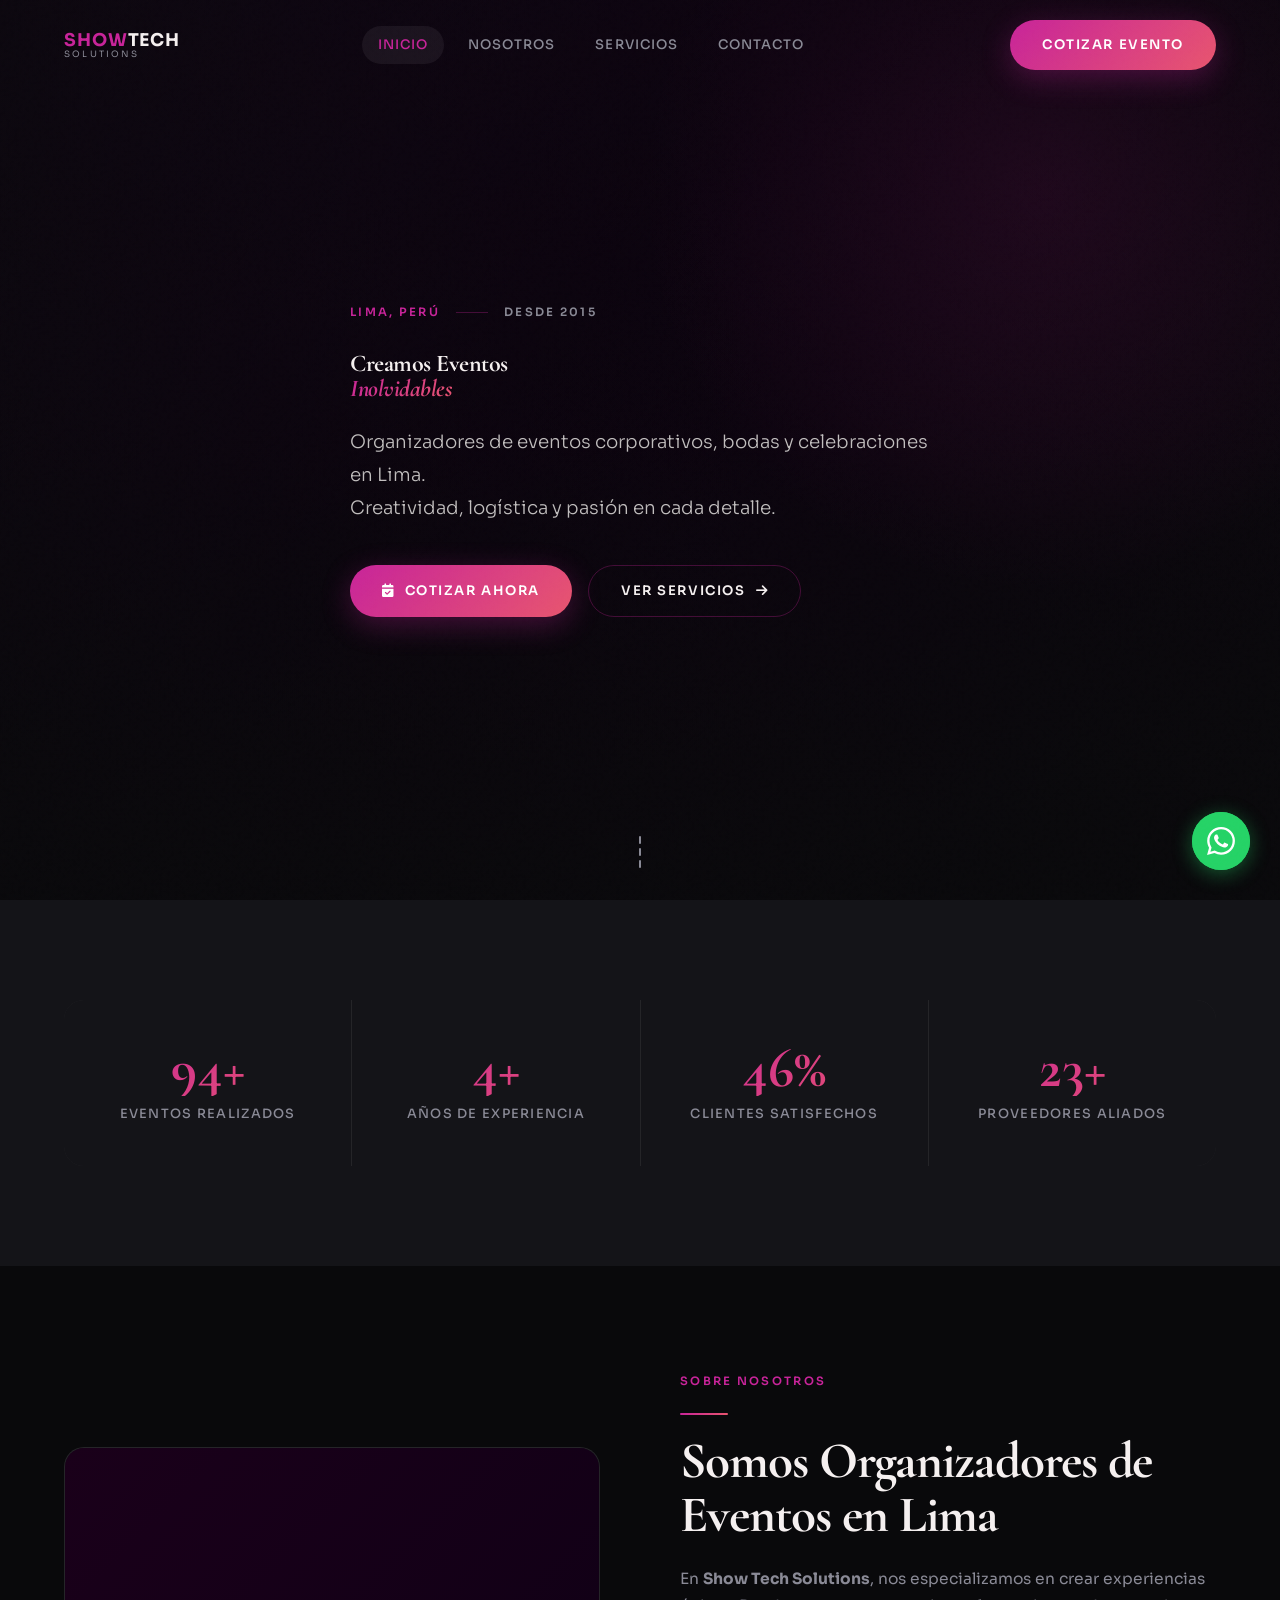
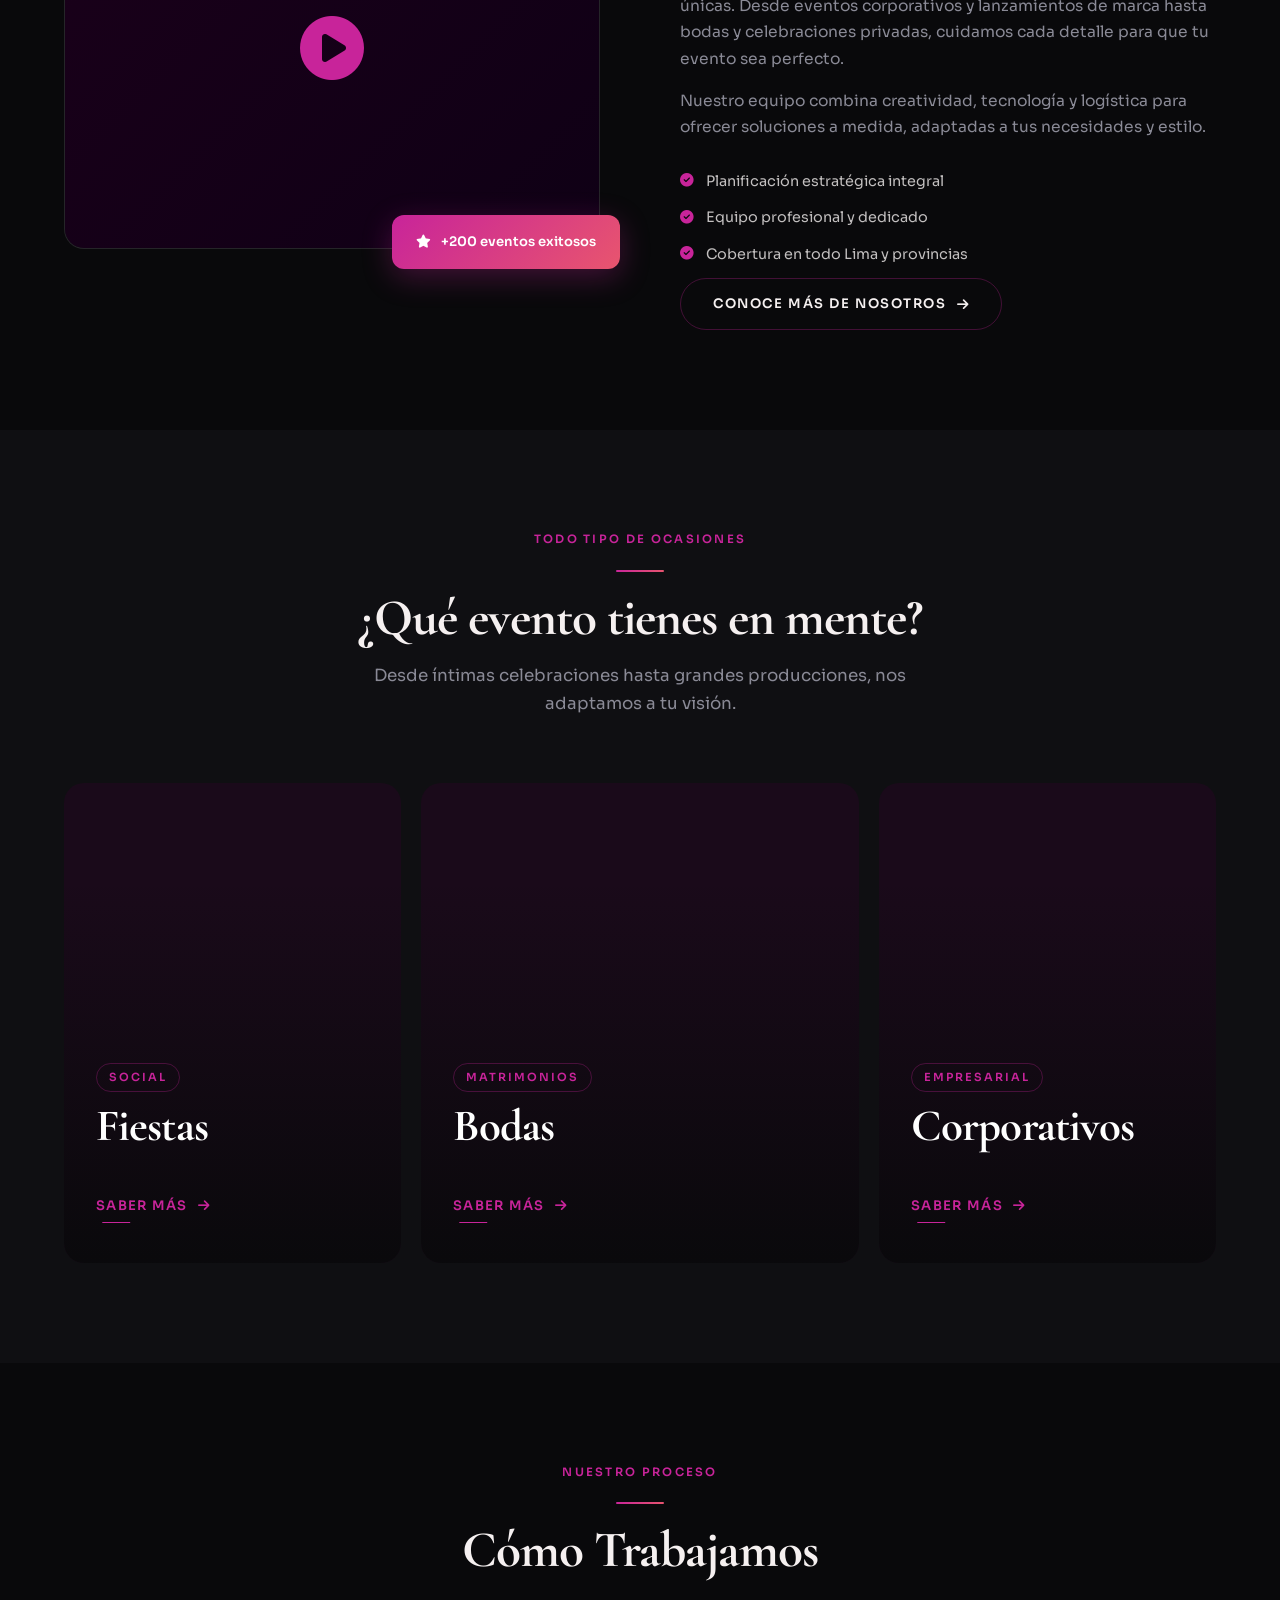
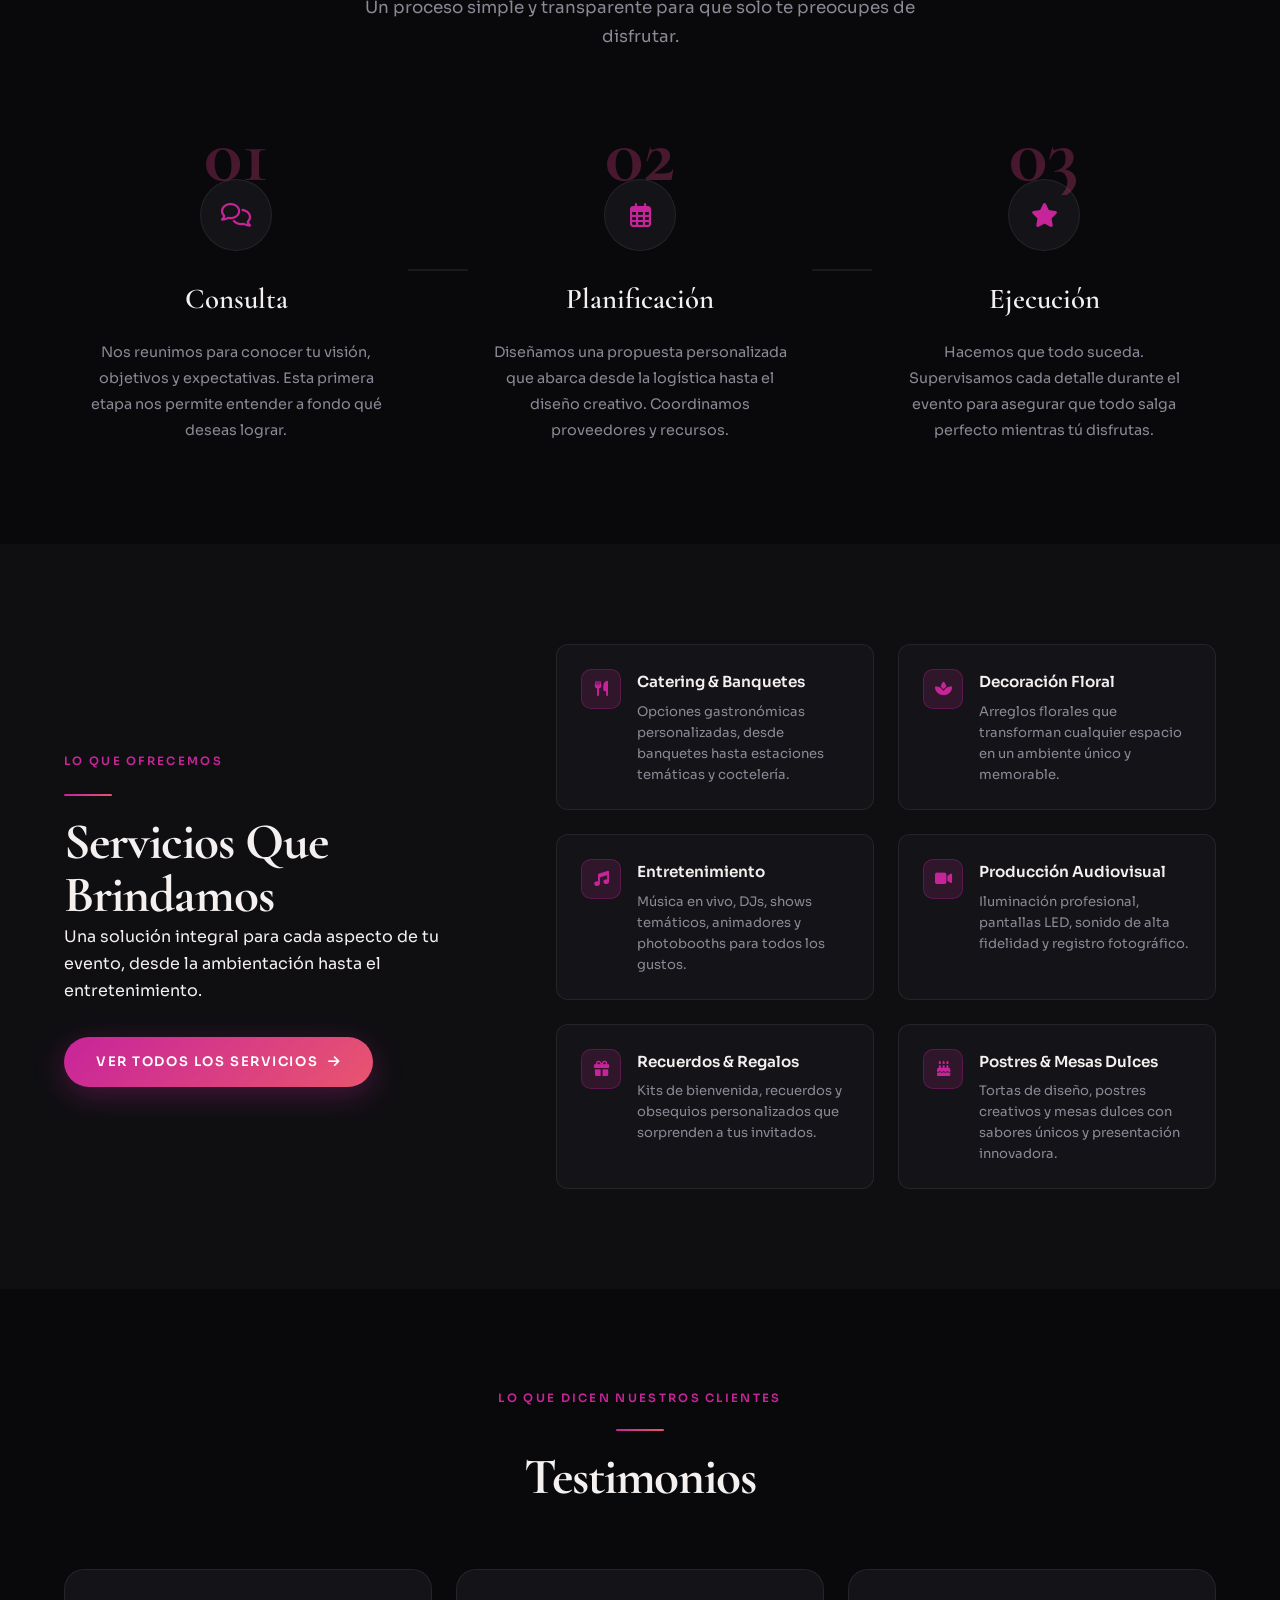
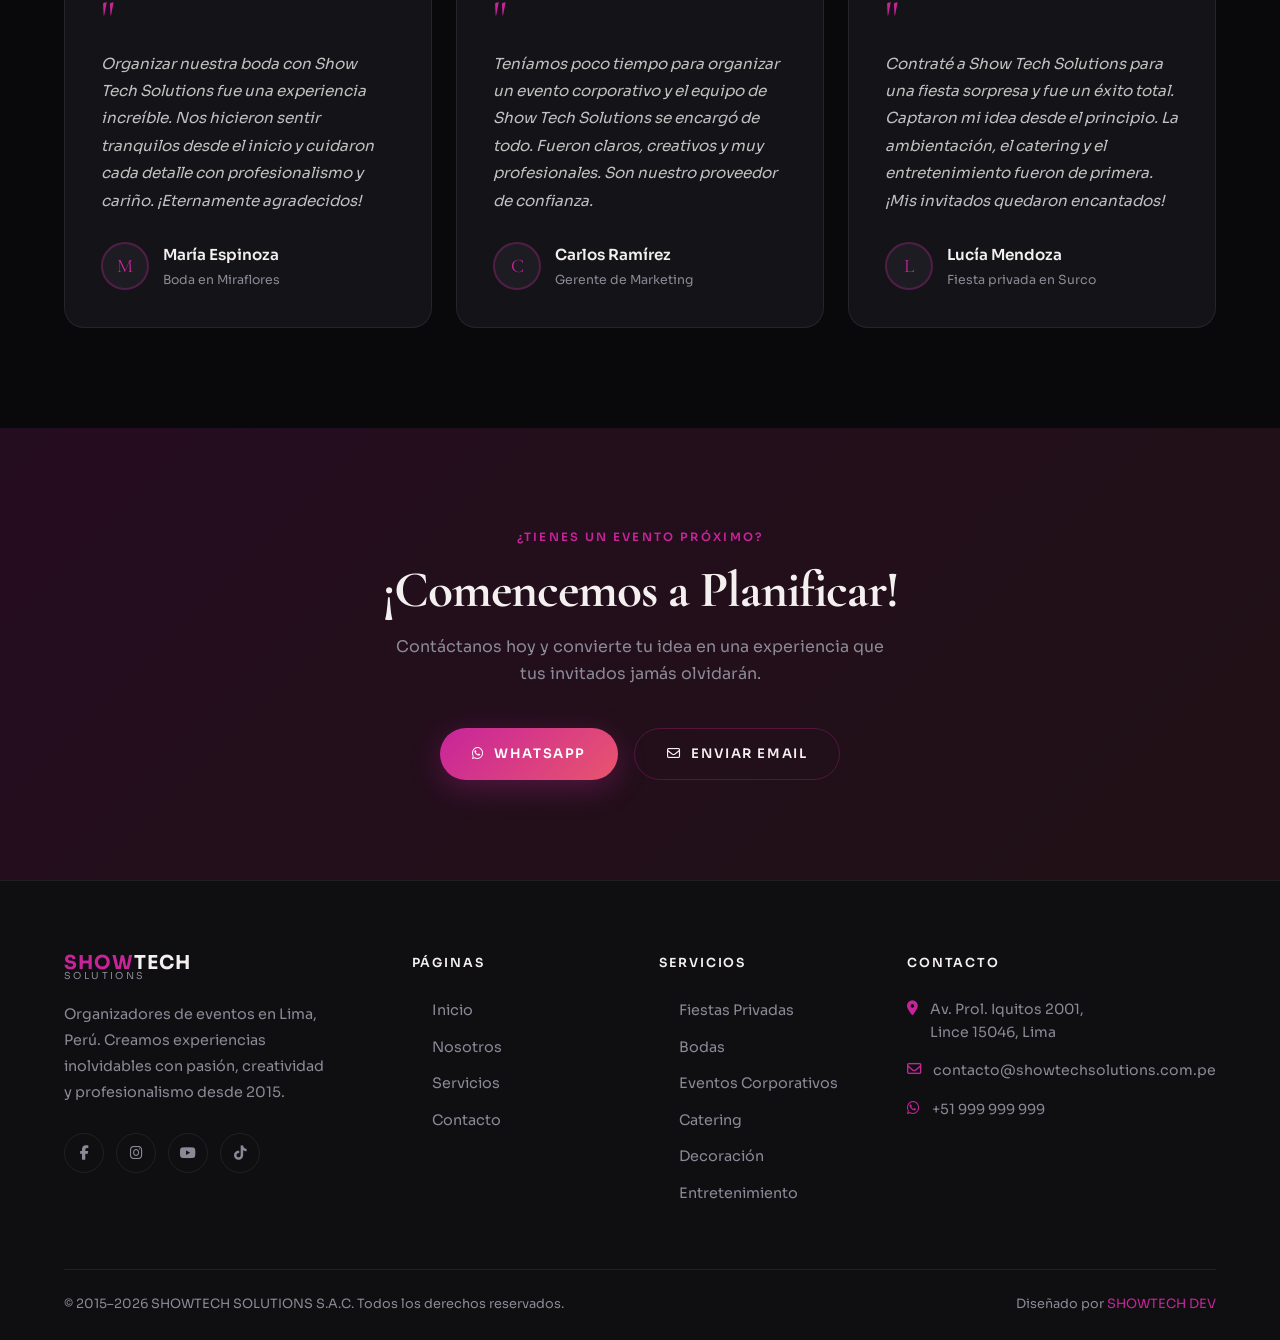
==== index.html @ aac4591a "upd "completando el repositorio con el nuevo backend y frontend a revisar para ShowTech"" ====
<!DOCTYPE html>
<html lang="es">
<head>
  <meta charset="UTF-8" />
  <meta name="viewport" content="width=device-width, initial-scale=1.0" />
  <meta name="description" content="SHOWTECH SOLUTIONS — Organizadores de eventos corporativos, bodas y celebraciones en Lima, Perú. Creamos experiencias inolvidables con pasión y profesionalismo." />
  <meta property="og:title" content="SHOWTECH SOLUTIONS | Organizadores de Eventos en Lima" />
  <meta property="og:description" content="Eventos corporativos, bodas, fiestas y más. Hacemos realidad tu visión con creatividad y logística impecable." />
  <meta property="og:type" content="website" />
  <meta property="og:url" content="https://showtechsolutions.com.pe" />
  <title>SHOWTECH SOLUTIONS | Organizadores de Eventos en Lima</title>

  <!-- Favicon (reemplazar con asset real) -->
  <link rel="icon" href="assets/img/favicon.ico" type="image/x-icon" />

  <!-- Fuentes -->
  <link rel="preconnect" href="https://fonts.googleapis.com" />
  <link rel="preconnect" href="https://fonts.gstatic.com" crossorigin />
  <link href="https://fonts.googleapis.com/css2?family=Cormorant+Garamond:ital,wght@0,300;0,400;0,600;0,700;1,300;1,400&family=Sora:wght@300;400;500;600&display=swap" rel="stylesheet" />

  <!-- Iconos (Font Awesome via CDN) -->
  <link rel="stylesheet" href="https://cdnjs.cloudflare.com/ajax/libs/font-awesome/6.5.0/css/all.min.css" />

  <!-- CSS -->
  <link rel="stylesheet" href="css/style.css" />
  <link rel="stylesheet" href="css/index.css" />
</head>
<body>

  <!-- ===================== NAVBAR ===================== -->
  <header class="navbar" role="banner">
    <div class="navbar__inner">
      <a href="index.html" class="navbar__logo" aria-label="SHOWTECH SOLUTIONS — Inicio">
        <!-- Si tienes logo PNG: <img src="assets/img/logo.png" alt="SHOWTECH" /> -->
        <div class="navbar__logo-text">
          <span><strong>SHOW</strong>TECH</span>
          <span>SOLUTIONS</span>
        </div>
      </a>

      <nav class="navbar__nav" role="navigation" aria-label="Navegación principal">
        <a href="index.html" class="navbar__link active">Inicio</a>
        <a href="nosotros.html" class="navbar__link">Nosotros</a>
        <a href="servicios.html" class="navbar__link">Servicios</a>
        <a href="contacto.html" class="navbar__link">Contacto</a>
      </nav>

      <a href="contacto.html" class="btn btn--primary navbar__cta">Cotizar Evento</a>

      <button class="navbar__hamburger" aria-label="Abrir menú" aria-expanded="false">
        <span></span><span></span><span></span>
      </button>
    </div>
  </header>

  <!-- Mobile menu -->
  <nav class="navbar__mobile" aria-label="Menú móvil">
    <button class="navbar__mobile-close" aria-label="Cerrar menú">✕</button>
    <a href="index.html" class="active">Inicio</a>
    <a href="nosotros.html">Nosotros</a>
    <a href="servicios.html">Servicios</a>
    <a href="contacto.html">Contacto</a>
  </nav>

  <main>

    <!-- ===================== HERO ===================== -->
    <section class="hero" aria-label="Presentación principal">
      <div class="hero__bg">
        <!-- REEMPLAZAR: agregar imagen/video de evento real de alta calidad -->
        <!-- Ejemplo con video: <video autoplay muted loop playsinline src="assets/video/hero.mp4"></video> -->
      </div>
      <div class="hero__overlay"></div>

      <div class="hero__content container">
        <div class="hero__eyebrow reveal">
          <span class="tag-label">Lima, Perú</span>
          <span class="hero__sep"></span>
          <span class="tag-label" style="color: var(--text-muted);">Desde 2015</span>
        </div>

        <h1 class="hero__title display reveal reveal--d1">
          Creamos Eventos<br />
          <em>Inolvidables</em>
        </h1>

        <p class="hero__subtitle reveal reveal--d2">
          Organizadores de eventos corporativos, bodas y celebraciones en Lima.<br />
          Creatividad, logística y pasión en cada detalle.
        </p>

        <div class="hero__actions reveal reveal--d3">
          <a href="contacto.html" class="btn btn--primary">
            <i class="fa-solid fa-calendar-check"></i>
            Cotizar Ahora
          </a>
          <a href="servicios.html" class="btn btn--outline">
            Ver Servicios
            <i class="fa-solid fa-arrow-right"></i>
          </a>
        </div>
      </div>

      <div class="hero__scroll-hint" aria-hidden="true">
        <span></span>
        <span></span>
        <span></span>
      </div>
    </section>

    <!-- ===================== STATS ===================== -->
    <section class="section section--card" aria-label="Estadísticas">
      <div class="container">
        <div class="stats">
          <div class="stat reveal">
            <div class="stat__number" data-counter="200" data-suffix="+">0</div>
            <div class="stat__label">Eventos Realizados</div>
          </div>
          <div class="stat reveal reveal--d1">
            <div class="stat__number" data-counter="10" data-suffix="+">0</div>
            <div class="stat__label">Años de Experiencia</div>
          </div>
          <div class="stat reveal reveal--d2">
            <div class="stat__number" data-counter="98" data-suffix="%">0</div>
            <div class="stat__label">Clientes Satisfechos</div>
          </div>
          <div class="stat reveal reveal--d3">
            <div class="stat__number" data-counter="50" data-suffix="+">0</div>
            <div class="stat__label">Proveedores Aliados</div>
          </div>
        </div>
      </div>
    </section>

    <!-- ===================== SOBRE NOSOTROS (preview) ===================== -->
    <section class="section about-preview">
      <div class="container">
        <div class="about-preview__grid">
          <div class="about-preview__visual reveal--left">
            <div class="about-preview__media">
              <!-- REEMPLAZAR: video o imagen real de evento -->
              <div class="about-preview__placeholder" aria-hidden="true">
                <i class="fa-solid fa-play-circle"></i>
              </div>
            </div>
            <div class="about-preview__badge">
              <i class="fa-solid fa-star"></i>
              <span>+200 eventos exitosos</span>
            </div>
          </div>

          <div class="about-preview__text reveal--right">
            <span class="tag-label">Sobre Nosotros</span>
            <div class="divider"></div>
            <h2 class="display display--md">
              Somos Organizadores de<br /> Eventos en Lima
            </h2>
            <p>
              En <strong>Show Tech Solutions</strong>, nos especializamos en crear experiencias
              únicas. Desde eventos corporativos y lanzamientos de marca hasta bodas
              y celebraciones privadas, cuidamos cada detalle para que tu evento sea perfecto.
            </p>
            <p>
              Nuestro equipo combina creatividad, tecnología y logística para ofrecer
              soluciones a medida, adaptadas a tus necesidades y estilo.
            </p>
            <div class="about-preview__features">
              <div class="about-feature">
                <i class="fa-solid fa-check-circle"></i>
                <span>Planificación estratégica integral</span>
              </div>
              <div class="about-feature">
                <i class="fa-solid fa-check-circle"></i>
                <span>Equipo profesional y dedicado</span>
              </div>
              <div class="about-feature">
                <i class="fa-solid fa-check-circle"></i>
                <span>Cobertura en todo Lima y provincias</span>
              </div>
            </div>
            <a href="nosotros.html" class="btn btn--outline" style="margin-top: 12px;">
              Conoce más de nosotros
              <i class="fa-solid fa-arrow-right"></i>
            </a>
          </div>
        </div>
      </div>
    </section>

    <!-- ===================== TIPOS DE EVENTOS ===================== -->
    <section class="section section--dark events-types" id="eventos">
      <div class="container">
        <div class="section-header section-header--center reveal">
          <span class="tag-label">Todo tipo de ocasiones</span>
          <div class="divider divider--center"></div>
          <h2 class="display display--md">¿Qué evento tienes en mente?</h2>
          <p>Desde íntimas celebraciones hasta grandes producciones, nos adaptamos a tu visión.</p>
        </div>

        <div class="events-grid">
          <!-- Fiestas -->
          <article class="event-card reveal reveal--d1">
            <div class="event-card__bg" style="background-image: url('https://images.unsplash.com/photo-1527529482837-4698179dc6ce?w=700&q=80')">
              <!-- REEMPLAZAR: imagen de fiesta/evento real -->
            </div>
            <div class="event-card__overlay"></div>
            <div class="event-card__content">
              <span class="event-card__tag">Social</span>
              <h3 class="event-card__title display">Fiestas</h3>
              <p class="event-card__desc">
                Cumpleaños, aniversarios, celebraciones temáticas. Creamos ambientes únicos
                con sonido, luces, decoración y entretenimiento.
              </p>
              <a href="servicios.html#fiestas" class="btn btn--ghost">
                Saber más <i class="fa-solid fa-arrow-right"></i>
              </a>
            </div>
          </article>

          <!-- Bodas -->
          <article class="event-card event-card--large reveal reveal--d2">
            <div class="event-card__bg" style="background-image: url('https://images.unsplash.com/photo-1519741497674-611481863552?w=700&q=80')">
              <!-- REEMPLAZAR: imagen de boda real -->
            </div>
            <div class="event-card__overlay"></div>
            <div class="event-card__content">
              <span class="event-card__tag">Matrimonios</span>
              <h3 class="event-card__title display">Bodas</h3>
              <p class="event-card__desc">
                Cada boda es única. Diseñamos y coordinamos cada etapa: ceremonia,
                recepción, banquete y fiesta para que sea perfecto.
              </p>
              <a href="servicios.html#bodas" class="btn btn--ghost">
                Saber más <i class="fa-solid fa-arrow-right"></i>
              </a>
            </div>
          </article>

          <!-- Corporativos -->
          <article class="event-card reveal reveal--d3">
            <div class="event-card__bg" style="background-image: url('https://images.unsplash.com/photo-1540575467063-178a50c2df87?w=700&q=80')">
              <!-- REEMPLAZAR: imagen de evento corporativo real -->
            </div>
            <div class="event-card__overlay"></div>
            <div class="event-card__content">
              <span class="event-card__tag">Empresarial</span>
              <h3 class="event-card__title display">Corporativos</h3>
              <p class="event-card__desc">
                Lanzamientos, conferencias, activaciones y ferias. Gestionamos
                tecnología, producción y logística con precisión.
              </p>
              <a href="servicios.html#corporativos" class="btn btn--ghost">
                Saber más <i class="fa-solid fa-arrow-right"></i>
              </a>
            </div>
          </article>
        </div>
      </div>
    </section>

    <!-- ===================== CÓMO TRABAJAMOS ===================== -->
    <section class="section process">
      <div class="container">
        <div class="section-header section-header--center reveal">
          <span class="tag-label">Nuestro proceso</span>
          <div class="divider divider--center"></div>
          <h2 class="display display--md">Cómo Trabajamos</h2>
          <p>Un proceso simple y transparente para que solo te preocupes de disfrutar.</p>
        </div>

        <div class="process-steps">
          <div class="process-step reveal reveal--d1">
            <div class="process-step__number">01</div>
            <div class="process-step__icon"><i class="fa-regular fa-comments"></i></div>
            <h3>Consulta</h3>
            <p>Nos reunimos para conocer tu visión, objetivos y expectativas. Esta primera etapa nos permite entender a fondo qué deseas lograr.</p>
          </div>
          <div class="process-step__connector" aria-hidden="true"></div>

          <div class="process-step reveal reveal--d2">
            <div class="process-step__number">02</div>
            <div class="process-step__icon"><i class="fa-regular fa-calendar-days"></i></div>
            <h3>Planificación</h3>
            <p>Diseñamos una propuesta personalizada que abarca desde la logística hasta el diseño creativo. Coordinamos proveedores y recursos.</p>
          </div>
          <div class="process-step__connector" aria-hidden="true"></div>

          <div class="process-step reveal reveal--d3">
            <div class="process-step__number">03</div>
            <div class="process-step__icon"><i class="fa-solid fa-star"></i></div>
            <h3>Ejecución</h3>
            <p>Hacemos que todo suceda. Supervisamos cada detalle durante el evento para asegurar que todo salga perfecto mientras tú disfrutas.</p>
          </div>
        </div>
      </div>
    </section>

    <!-- ===================== SERVICIOS (Preview) ===================== -->
    <section class="section section--dark services-preview">
      <div class="container">
        <div class="services-preview__grid">
          <div class="reveal--left">
            <span class="tag-label">Lo que ofrecemos</span>
            <div class="divider"></div>
            <h2 class="display display--md">Servicios Que Brindamos</h2>
            <p>Una solución integral para cada aspecto de tu evento, desde la ambientación hasta el entretenimiento.</p>
            <a href="servicios.html" class="btn btn--primary" style="margin-top: 32px;">
              Ver todos los servicios
              <i class="fa-solid fa-arrow-right"></i>
            </a>
          </div>

          <div class="services-list">
            <div class="service-item reveal reveal--d1">
              <div class="service-item__icon"><i class="fa-solid fa-utensils"></i></div>
              <div>
                <h4>Catering & Banquetes</h4>
                <p>Opciones gastronómicas personalizadas, desde banquetes hasta estaciones temáticas y coctelería.</p>
              </div>
            </div>
            <div class="service-item reveal reveal--d2">
              <div class="service-item__icon"><i class="fa-solid fa-spa"></i></div>
              <div>
                <h4>Decoración Floral</h4>
                <p>Arreglos florales que transforman cualquier espacio en un ambiente único y memorable.</p>
              </div>
            </div>
            <div class="service-item reveal reveal--d3">
              <div class="service-item__icon"><i class="fa-solid fa-music"></i></div>
              <div>
                <h4>Entretenimiento</h4>
                <p>Música en vivo, DJs, shows temáticos, animadores y photobooths para todos los gustos.</p>
              </div>
            </div>
            <div class="service-item reveal reveal--d4">
              <div class="service-item__icon"><i class="fa-solid fa-video"></i></div>
              <div>
                <h4>Producción Audiovisual</h4>
                <p>Iluminación profesional, pantallas LED, sonido de alta fidelidad y registro fotográfico.</p>
              </div>
            </div>
            <div class="service-item reveal reveal--d5">
              <div class="service-item__icon"><i class="fa-solid fa-gift"></i></div>
              <div>
                <h4>Recuerdos & Regalos</h4>
                <p>Kits de bienvenida, recuerdos y obsequios personalizados que sorprenden a tus invitados.</p>
              </div>
            </div>
            <div class="service-item reveal reveal--d1">
              <div class="service-item__icon"><i class="fa-solid fa-cake-candles"></i></div>
              <div>
                <h4>Postres & Mesas Dulces</h4>
                <p>Tortas de diseño, postres creativos y mesas dulces con sabores únicos y presentación innovadora.</p>
              </div>
            </div>
          </div>
        </div>
      </div>
    </section>

    <!-- ===================== TESTIMONIOS ===================== -->
    <section class="section testimonials-section">
      <div class="container">
        <div class="section-header section-header--center reveal">
          <span class="tag-label">Lo que dicen nuestros clientes</span>
          <div class="divider divider--center"></div>
          <h2 class="display display--md">Testimonios</h2>
        </div>

        <div class="testimonials-grid">
          <article class="testimonial reveal reveal--d1">
            <div class="testimonial__quote">"</div>
            <p class="testimonial__text">
              Organizar nuestra boda con Show Tech Solutions fue una experiencia increíble.
              Nos hicieron sentir tranquilos desde el inicio y cuidaron cada detalle con
              profesionalismo y cariño. ¡Eternamente agradecidos!
            </p>
            <div class="testimonial__author">
              <div class="testimonial__avatar">M</div>
              <div>
                <div class="testimonial__name">María Espinoza</div>
                <div class="testimonial__role">Boda en Miraflores</div>
              </div>
            </div>
          </article>

          <article class="testimonial reveal reveal--d2">
            <div class="testimonial__quote">"</div>
            <p class="testimonial__text">
              Teníamos poco tiempo para organizar un evento corporativo y el equipo de
              Show Tech Solutions se encargó de todo. Fueron claros, creativos y muy
              profesionales. Son nuestro proveedor de confianza.
            </p>
            <div class="testimonial__author">
              <div class="testimonial__avatar">C</div>
              <div>
                <div class="testimonial__name">Carlos Ramírez</div>
                <div class="testimonial__role">Gerente de Marketing</div>
              </div>
            </div>
          </article>

          <article class="testimonial reveal reveal--d3">
            <div class="testimonial__quote">"</div>
            <p class="testimonial__text">
              Contraté a Show Tech Solutions para una fiesta sorpresa y fue un éxito total.
              Captaron mi idea desde el principio. La ambientación, el catering y el
              entretenimiento fueron de primera. ¡Mis invitados quedaron encantados!
            </p>
            <div class="testimonial__author">
              <div class="testimonial__avatar">L</div>
              <div>
                <div class="testimonial__name">Lucía Mendoza</div>
                <div class="testimonial__role">Fiesta privada en Surco</div>
              </div>
            </div>
          </article>
        </div>
      </div>
    </section>

    <!-- ===================== CTA BANNER ===================== -->
    <section class="cta-banner">
      <div class="cta-banner__bg" style="background-image: url('https://images.unsplash.com/photo-1492684223066-81342ee5ff30?w=1400&q=80')">
        <!-- REEMPLAZAR: imagen de fondo real -->
      </div>
      <div class="cta-banner__overlay"></div>
      <div class="cta-banner__content container">
        <span class="tag-label cta-banner__tag reveal">¿Tienes un evento próximo?</span>
        <h2 class="display display--md reveal reveal--d1">¡Comencemos a Planificar!</h2>
        <p class="reveal reveal--d2">
          Contáctanos hoy y convierte tu idea en una experiencia que tus invitados jamás olvidarán.
        </p>
        <div class="btn-group reveal reveal--d3">
          <a href="contacto.html" class="btn btn--primary">
            <i class="fa-brands fa-whatsapp"></i> WhatsApp
          </a>
          <a href="mailto:contacto@showtechsolutions.com.pe" class="btn btn--outline">
            <i class="fa-regular fa-envelope"></i> Enviar Email
          </a>
        </div>
      </div>
    </section>

  </main>

  <!-- ===================== FOOTER ===================== -->
  <footer class="footer" role="contentinfo">
    <div class="container">
      <div class="footer__grid">
        <div class="footer__brand">
          <div class="navbar__logo-text" style="margin-bottom: 0;">
            <span style="font-size: 1.2rem;"><strong style="color: var(--brand);">SHOW</strong>TECH</span>
            <span style="font-size: 0.6rem; letter-spacing: 0.25em; color: var(--text-muted);">SOLUTIONS</span>
          </div>
          <p>Organizadores de eventos en Lima, Perú. Creamos experiencias inolvidables con pasión, creatividad y profesionalismo desde 2015.</p>
          <div class="footer__socials">
            <a href="#" class="footer__social" aria-label="Facebook" target="_blank" rel="noopener">
              <i class="fa-brands fa-facebook-f"></i>
            </a>
            <a href="#" class="footer__social" aria-label="Instagram" target="_blank" rel="noopener">
              <i class="fa-brands fa-instagram"></i>
            </a>
            <a href="#" class="footer__social" aria-label="YouTube" target="_blank" rel="noopener">
              <i class="fa-brands fa-youtube"></i>
            </a>
            <a href="#" class="footer__social" aria-label="TikTok" target="_blank" rel="noopener">
              <i class="fa-brands fa-tiktok"></i>
            </a>
          </div>
        </div>

        <div class="footer__col">
          <h4>Páginas</h4>
          <ul class="footer__links">
            <li><a href="index.html">Inicio</a></li>
            <li><a href="nosotros.html">Nosotros</a></li>
            <li><a href="servicios.html">Servicios</a></li>
            <li><a href="contacto.html">Contacto</a></li>
          </ul>
        </div>

        <div class="footer__col">
          <h4>Servicios</h4>
          <ul class="footer__links">
            <li><a href="servicios.html#fiestas">Fiestas Privadas</a></li>
            <li><a href="servicios.html#bodas">Bodas</a></li>
            <li><a href="servicios.html#corporativos">Eventos Corporativos</a></li>
            <li><a href="servicios.html">Catering</a></li>
            <li><a href="servicios.html">Decoración</a></li>
            <li><a href="servicios.html">Entretenimiento</a></li>
          </ul>
        </div>

        <div class="footer__col">
          <h4>Contacto</h4>
          <div class="footer__contact-item">
            <i class="fa-solid fa-location-dot"></i>
            <span>Av. Prol. Iquitos 2001,<br />Lince 15046, Lima</span>
          </div>
          <div class="footer__contact-item">
            <i class="fa-regular fa-envelope"></i>
            <span><a href="mailto:contacto@showtechsolutions.com.pe">contacto@showtechsolutions.com.pe</a></span>
          </div>
          <div class="footer__contact-item">
            <i class="fa-brands fa-whatsapp"></i>
            <!-- REEMPLAZAR: número real de WhatsApp -->
            <span><a href="https://wa.me/51999999999" target="_blank" rel="noopener">+51 999 999 999</a></span>
          </div>
        </div>
      </div>

      <div class="footer__bottom">
        <p>© 2015–2026 SHOWTECH SOLUTIONS S.A.C. Todos los derechos reservados.</p>
        <p>Diseñado por <a href="#">SHOWTECH DEV</a></p>
      </div>
    </div>
  </footer>

  <!-- WhatsApp flotante -->
  <a href="https://wa.me/51999999999?text=Hola!%20Me%20interesa%20cotizar%20un%20evento." 
     class="whatsapp-float" 
     target="_blank" 
     rel="noopener" 
     aria-label="Contactar por WhatsApp">
    <div class="whatsapp-float__pulse"></div>
    <svg viewBox="0 0 24 24" xmlns="http://www.w3.org/2000/svg">
      <path d="M17.472 14.382c-.297-.149-1.758-.867-2.03-.967-.273-.099-.471-.148-.67.15-.197.297-.767.966-.94 1.164-.173.199-.347.223-.644.075-.297-.15-1.255-.463-2.39-1.475-.883-.788-1.48-1.761-1.653-2.059-.173-.297-.018-.458.13-.606.134-.133.298-.347.446-.52.149-.174.198-.298.298-.497.099-.198.05-.371-.025-.52-.075-.149-.669-1.612-.916-2.207-.242-.579-.487-.5-.669-.51-.173-.008-.371-.01-.57-.01-.198 0-.52.074-.792.372-.272.297-1.04 1.016-1.04 2.479 0 1.462 1.065 2.875 1.213 3.074.149.198 2.096 3.2 5.077 4.487.709.306 1.262.489 1.694.625.712.227 1.36.195 1.871.118.571-.085 1.758-.719 2.006-1.413.248-.694.248-1.289.173-1.413-.074-.124-.272-.198-.57-.347m-5.421 7.403h-.004a9.87 9.87 0 01-5.031-1.378l-.361-.214-3.741.982.998-3.648-.235-.374a9.86 9.86 0 01-1.51-5.26c.001-5.45 4.436-9.884 9.888-9.884 2.64 0 5.122 1.03 6.988 2.898a9.825 9.825 0 012.893 6.994c-.003 5.45-4.437 9.884-9.885 9.884m8.413-18.297A11.815 11.815 0 0012.05 0C5.495 0 .16 5.335.157 11.892c0 2.096.547 4.142 1.588 5.945L.057 24l6.305-1.654a11.882 11.882 0 005.683 1.448h.005c6.554 0 11.89-5.335 11.893-11.893a11.821 11.821 0 00-3.48-8.413z"/>
    </svg>
  </a>

  <!-- Scripts -->
  <script src="js/main.js" defer></script>
</body>
</html>
---- css/style.css ----
/* =====================================================
   SHOWTECH SOLUTIONS — CSS Global
   Estilo: Lujo Cinematográfico
   ===================================================== */

/* ---------- Google Fonts ---------- */
@import url('https://fonts.googleapis.com/css2?family=Cormorant+Garamond:ital,wght@0,300;0,400;0,600;0,700;1,300;1,400&family=Sora:wght@300;400;500;600&display=swap');

/* ---------- CSS Variables ---------- */
:root {
  /* Colores base */
  --bg:          #09090B;
  --bg-2:        #0F0F12;
  --bg-card:     #141418;
  --bg-card-2:   #1C1C22;

  /* Marca */
  --brand:       #C8249A;
  --brand-2:     #E8556E;
  --brand-light: rgba(200, 36, 154, 0.15);

  /* Gradientes */
  --grad-brand:  linear-gradient(135deg, #C8249A 0%, #E8556E 100%);
  --grad-hero:   linear-gradient(170deg, rgba(9,9,11,0) 40%, rgba(9,9,11,0.95) 100%);
  --grad-card:   linear-gradient(180deg, transparent 50%, rgba(9,9,11,0.9) 100%);

  /* Tipografía */
  --text:        #F5F0F0;
  --text-muted:  #8A8A96;
  --text-soft:   #C2BFBF;

  /* Bordes */
  --border:      rgba(255, 255, 255, 0.07);
  --border-2:    rgba(200, 36, 154, 0.3);

  /* Sombras */
  --shadow-sm:   0 2px 12px rgba(0,0,0,0.4);
  --shadow-md:   0 8px 40px rgba(0,0,0,0.6);
  --shadow-lg:   0 20px 80px rgba(0,0,0,0.8);
  --shadow-brand:0 8px 30px rgba(200,36,154,0.3);

  /* Espaciado */
  --section-py:  100px;
  --container:   1200px;
  --radius:      12px;
  --radius-lg:   20px;

  /* Transiciones */
  --ease:        cubic-bezier(0.25, 0.46, 0.45, 0.94);
  --ease-out:    cubic-bezier(0.16, 1, 0.3, 1);
  --duration:    0.4s;
}

/* ---------- Reset & Base ---------- */
*, *::before, *::after {
  box-sizing: border-box;
  margin: 0;
  padding: 0;
}

html {
  scroll-behavior: smooth;
  font-size: 16px;
}

body {
  font-family: 'Sora', sans-serif;
  background-color: var(--bg);
  color: var(--text);
  line-height: 1.7;
  overflow-x: hidden;
  -webkit-font-smoothing: antialiased;
}

img {
  max-width: 100%;
  display: block;
}

a {
  text-decoration: none;
  color: inherit;
  transition: color var(--duration) var(--ease);
}

ul, ol {
  list-style: none;
}

button {
  cursor: pointer;
  font-family: inherit;
  border: none;
  background: none;
}

/* ---------- Utilidades ---------- */
.container {
  max-width: var(--container);
  margin: 0 auto;
  padding: 0 24px;
}

.section {
  padding: var(--section-py) 0;
}

.section--dark {
  background: var(--bg-2);
}

.section--card {
  background: var(--bg-card);
}

/* ---------- Grain Overlay Global ---------- */
body::before {
  content: '';
  position: fixed;
  inset: 0;
  background-image: url("data:image/svg+xml,%3Csvg viewBox='0 0 256 256' xmlns='http://www.w3.org/2000/svg'%3E%3Cfilter id='noise'%3E%3CfeTurbulence type='fractalNoise' baseFrequency='0.9' numOctaves='4' stitchTiles='stitch'/%3E%3C/filter%3E%3Crect width='100%25' height='100%25' filter='url(%23noise)' opacity='0.04'/%3E%3C/svg%3E");
  pointer-events: none;
  z-index: 9999;
  opacity: 0.4;
}

/* ---------- Tipografía ---------- */
.display {
  font-family: 'Cormorant Garamond', serif;
  font-weight: 700;
  line-height: 1.05;
  letter-spacing: -0.02em;
}

.display--xl {
  font-size: clamp(3rem, 8vw, 7.5rem);
}

.display--lg {
  font-size: clamp(2.5rem, 6vw, 5.5rem);
}

.display--md {
  font-size: clamp(2rem, 4vw, 3.8rem);
}

.display--sm {
  font-size: clamp(1.5rem, 3vw, 2.5rem);
}

.tag-label {
  font-size: 0.72rem;
  font-weight: 600;
  letter-spacing: 0.2em;
  text-transform: uppercase;
  color: var(--brand);
}

.text-muted {
  color: var(--text-muted);
}

.text-soft {
  color: var(--text-soft);
}

/* ---------- Botones ---------- */
.btn {
  display: inline-flex;
  align-items: center;
  gap: 10px;
  padding: 14px 32px;
  border-radius: 999px;
  font-size: 0.82rem;
  font-weight: 600;
  letter-spacing: 0.12em;
  text-transform: uppercase;
  transition: all var(--duration) var(--ease-out);
  position: relative;
  overflow: hidden;
}

.btn::before {
  content: '';
  position: absolute;
  inset: 0;
  background: rgba(255,255,255,0.1);
  transform: scaleX(0);
  transform-origin: left;
  transition: transform 0.3s var(--ease);
}

.btn:hover::before {
  transform: scaleX(1);
}

.btn--primary {
  background: var(--grad-brand);
  color: #fff;
  box-shadow: var(--shadow-brand);
}

.btn--primary:hover {
  transform: translateY(-2px);
  box-shadow: 0 12px 40px rgba(200,36,154,0.45);
}

.btn--outline {
  border: 1px solid var(--border-2);
  color: var(--text);
  background: transparent;
}

.btn--outline:hover {
  border-color: var(--brand);
  background: var(--brand-light);
  transform: translateY(-2px);
}

.btn--ghost {
  color: var(--brand);
  padding-left: 0;
  padding-right: 0;
  letter-spacing: 0.1em;
}

.btn--ghost::after {
  content: '';
  position: absolute;
  bottom: 8px;
  left: 0;
  right: 0;
  height: 1px;
  background: var(--brand);
  transform: scaleX(0.3);
  transform-origin: left;
  transition: transform 0.3s var(--ease);
}

.btn--ghost:hover::after {
  transform: scaleX(1);
}

.btn--ghost:hover {
  transform: none;
}

/* ---------- Navbar ---------- */
.navbar {
  position: fixed;
  top: 0;
  left: 0;
  right: 0;
  z-index: 1000;
  padding: 20px 0;
  transition: background var(--duration) var(--ease),
              padding var(--duration) var(--ease),
              backdrop-filter var(--duration);
}

.navbar.scrolled {
  background: rgba(9, 9, 11, 0.85);
  backdrop-filter: blur(20px);
  -webkit-backdrop-filter: blur(20px);
  padding: 14px 0;
  border-bottom: 1px solid var(--border);
}

.navbar__inner {
  display: flex;
  align-items: center;
  justify-content: space-between;
  max-width: var(--container);
  margin: 0 auto;
  padding: 0 24px;
}

.navbar__logo {
  display: flex;
  align-items: center;
  gap: 10px;
}

.navbar__logo img {
  height: 36px;
  width: auto;
}

/* Logo text fallback si no hay imagen */
.navbar__logo-text {
  display: flex;
  flex-direction: column;
  line-height: 1;
}

.navbar__logo-text span:first-child {
  font-family: 'Sora', sans-serif;
  font-size: 1.1rem;
  font-weight: 700;
  letter-spacing: 0.05em;
}

.navbar__logo-text span:first-child strong {
  color: var(--brand);
}

.navbar__logo-text span:last-child {
  font-size: 0.55rem;
  letter-spacing: 0.25em;
  text-transform: uppercase;
  color: var(--text-muted);
}

.navbar__nav {
  display: flex;
  align-items: center;
  gap: 8px;
}

.navbar__link {
  font-size: 0.82rem;
  font-weight: 500;
  letter-spacing: 0.08em;
  text-transform: uppercase;
  color: var(--text-muted);
  padding: 8px 16px;
  border-radius: 999px;
  transition: all var(--duration) var(--ease);
}

.navbar__link:hover,
.navbar__link.active {
  color: var(--text);
  background: rgba(255,255,255,0.06);
}

.navbar__link.active {
  color: var(--brand);
}

.navbar__cta {
  margin-left: 8px;
}

/* Hamburger */
.navbar__hamburger {
  display: none;
  flex-direction: column;
  gap: 5px;
  cursor: pointer;
  padding: 8px;
  border-radius: 8px;
  transition: background var(--duration);
}

.navbar__hamburger:hover {
  background: var(--bg-card);
}

.navbar__hamburger span {
  display: block;
  width: 24px;
  height: 2px;
  background: var(--text);
  border-radius: 2px;
  transition: all var(--duration) var(--ease);
}

.navbar__hamburger.open span:nth-child(1) {
  transform: translateY(7px) rotate(45deg);
}

.navbar__hamburger.open span:nth-child(2) {
  opacity: 0;
  transform: scaleX(0);
}

.navbar__hamburger.open span:nth-child(3) {
  transform: translateY(-7px) rotate(-45deg);
}

/* Mobile menu */
.navbar__mobile {
  display: none;
  position: fixed;
  inset: 0;
  top: 0;
  background: rgba(9,9,11,0.97);
  backdrop-filter: blur(20px);
  z-index: 999;
  flex-direction: column;
  align-items: center;
  justify-content: center;
  gap: 0;
  transform: translateY(-100%);
  transition: transform 0.5s var(--ease-out);
}

.navbar__mobile.open {
  transform: translateY(0);
}

.navbar__mobile a {
  font-family: 'Cormorant Garamond', serif;
  font-size: clamp(2.5rem, 8vw, 4.5rem);
  font-weight: 300;
  color: var(--text-muted);
  padding: 12px 40px;
  transition: all 0.3s var(--ease);
  letter-spacing: -0.01em;
}

.navbar__mobile a:hover,
.navbar__mobile a.active {
  color: var(--text);
}

.navbar__mobile a.active {
  font-style: italic;
}

.navbar__mobile-close {
  position: absolute;
  top: 24px;
  right: 24px;
  font-size: 1.5rem;
  color: var(--text-muted);
  cursor: pointer;
  width: 44px;
  height: 44px;
  display: flex;
  align-items: center;
  justify-content: center;
  border-radius: 50%;
  transition: all var(--duration);
}

.navbar__mobile-close:hover {
  background: var(--bg-card);
  color: var(--text);
}

/* ---------- Page Hero ---------- */
.page-hero {
  position: relative;
  min-height: 55vh;
  display: flex;
  align-items: flex-end;
  overflow: hidden;
  padding: 120px 0 60px;
}

.page-hero__bg {
  position: absolute;
  inset: 0;
  background-size: cover;
  background-position: center;
  filter: brightness(0.35);
  transform: scale(1.05);
  transition: transform 8s ease;
}

.page-hero:hover .page-hero__bg {
  transform: scale(1.0);
}

.page-hero::after {
  content: '';
  position: absolute;
  inset: 0;
  background: linear-gradient(180deg, rgba(9,9,11,0.2) 0%, rgba(9,9,11,0.7) 100%);
}

.page-hero__content {
  position: relative;
  z-index: 1;
}

/* ---------- Section Header ---------- */
.section-header {
  margin-bottom: 64px;
}

.section-header--center {
  text-align: center;
}

.section-header .tag-label {
  margin-bottom: 16px;
  display: block;
}

.section-header h2 {
  margin-bottom: 16px;
}

.section-header p {
  color: var(--text-muted);
  font-size: 1.05rem;
  max-width: 560px;
}

.section-header--center p {
  margin: 0 auto;
}

/* ---------- Divider ---------- */
.divider {
  width: 48px;
  height: 2px;
  background: var(--grad-brand);
  margin: 20px 0;
  border-radius: 2px;
}

.divider--center {
  margin: 20px auto;
}

/* ---------- Cards ---------- */
.card {
  background: var(--bg-card);
  border: 1px solid var(--border);
  border-radius: var(--radius-lg);
  overflow: hidden;
  transition: all var(--duration) var(--ease-out);
}

.card:hover {
  border-color: var(--border-2);
  transform: translateY(-6px);
  box-shadow: var(--shadow-lg);
}

/* ---------- Stats Strip ---------- */
.stats {
  display: grid;
  grid-template-columns: repeat(4, 1fr);
  gap: 1px;
  background: var(--border);
  border-radius: var(--radius-lg);
  overflow: hidden;
}

.stat {
  background: var(--bg-card);
  padding: 40px 24px;
  text-align: center;
  transition: background var(--duration);
}

.stat:hover {
  background: var(--bg-card-2);
}

.stat__number {
  font-family: 'Cormorant Garamond', serif;
  font-size: 3.5rem;
  font-weight: 700;
  line-height: 1;
  background: var(--grad-brand);
  -webkit-background-clip: text;
  -webkit-text-fill-color: transparent;
  background-clip: text;
  margin-bottom: 8px;
}

.stat__label {
  font-size: 0.8rem;
  font-weight: 500;
  letter-spacing: 0.1em;
  text-transform: uppercase;
  color: var(--text-muted);
}

/* ---------- CTA Banner ---------- */
.cta-banner {
  padding: 100px 0;
  position: relative;
  overflow: hidden;
}

.cta-banner__bg {
  position: absolute;
  inset: 0;
  background-size: cover;
  background-position: center;
  filter: brightness(0.2);
}

.cta-banner__overlay {
  position: absolute;
  inset: 0;
  background: linear-gradient(135deg, rgba(200,36,154,0.15), rgba(232,85,110,0.1));
}

.cta-banner__content {
  position: relative;
  z-index: 1;
  text-align: center;
}

.cta-banner__tag {
  display: block;
  margin-bottom: 16px;
}

.cta-banner h2 {
  margin-bottom: 16px;
}

.cta-banner p {
  color: var(--text-muted);
  margin-bottom: 40px;
  max-width: 500px;
  margin-left: auto;
  margin-right: auto;
}

.cta-banner .btn-group {
  display: flex;
  justify-content: center;
  gap: 16px;
  flex-wrap: wrap;
}

/* ---------- Testimonials ---------- */
.testimonials-grid {
  display: grid;
  grid-template-columns: repeat(3, 1fr);
  gap: 24px;
}

.testimonial {
  background: var(--bg-card);
  border: 1px solid var(--border);
  border-radius: var(--radius-lg);
  padding: 36px;
  position: relative;
  transition: all var(--duration) var(--ease-out);
}

.testimonial:hover {
  border-color: var(--border-2);
  transform: translateY(-4px);
}

.testimonial__quote {
  font-size: 3rem;
  font-family: 'Cormorant Garamond', serif;
  color: var(--brand);
  line-height: 0.5;
  margin-bottom: 20px;
}

.testimonial__text {
  font-size: 0.95rem;
  color: var(--text-soft);
  line-height: 1.8;
  margin-bottom: 28px;
  font-style: italic;
}

.testimonial__author {
  display: flex;
  align-items: center;
  gap: 14px;
}

.testimonial__avatar {
  width: 48px;
  height: 48px;
  border-radius: 50%;
  background: var(--bg-card-2);
  border: 2px solid var(--border-2);
  object-fit: cover;
  flex-shrink: 0;
  display: flex;
  align-items: center;
  justify-content: center;
  font-family: 'Cormorant Garamond', serif;
  font-size: 1.2rem;
  color: var(--brand);
}

.testimonial__name {
  font-weight: 600;
  font-size: 0.95rem;
}

.testimonial__role {
  font-size: 0.78rem;
  color: var(--text-muted);
  margin-top: 2px;
}

/* ---------- Footer ---------- */
.footer {
  background: var(--bg-2);
  border-top: 1px solid var(--border);
  padding: 72px 0 0;
}

.footer__grid {
  display: grid;
  grid-template-columns: 1.5fr 1fr 1fr 1fr;
  gap: 48px;
  margin-bottom: 64px;
}

.footer__brand p {
  color: var(--text-muted);
  font-size: 0.9rem;
  line-height: 1.8;
  margin: 20px 0 28px;
  max-width: 260px;
}

.footer__socials {
  display: flex;
  gap: 12px;
}

.footer__social {
  width: 40px;
  height: 40px;
  border-radius: 50%;
  border: 1px solid var(--border);
  display: flex;
  align-items: center;
  justify-content: center;
  color: var(--text-muted);
  font-size: 0.9rem;
  transition: all var(--duration) var(--ease);
}

.footer__social:hover {
  border-color: var(--brand);
  color: var(--brand);
  background: var(--brand-light);
  transform: translateY(-2px);
}

.footer__col h4 {
  font-size: 0.78rem;
  font-weight: 600;
  letter-spacing: 0.15em;
  text-transform: uppercase;
  color: var(--text);
  margin-bottom: 24px;
}

.footer__links {
  display: flex;
  flex-direction: column;
  gap: 12px;
}

.footer__links a {
  font-size: 0.9rem;
  color: var(--text-muted);
  transition: color var(--duration);
  display: flex;
  align-items: center;
  gap: 8px;
}

.footer__links a:hover {
  color: var(--brand);
}

.footer__links a::before {
  content: '→';
  font-size: 0.75rem;
  opacity: 0;
  transform: translateX(-6px);
  transition: all var(--duration) var(--ease);
}

.footer__links a:hover::before {
  opacity: 1;
  transform: translateX(0);
}

.footer__contact-item {
  display: flex;
  align-items: flex-start;
  gap: 12px;
  margin-bottom: 16px;
}

.footer__contact-item i {
  color: var(--brand);
  margin-top: 3px;
  flex-shrink: 0;
  font-size: 0.9rem;
}

.footer__contact-item span {
  color: var(--text-muted);
  font-size: 0.88rem;
  line-height: 1.6;
}

.footer__bottom {
  border-top: 1px solid var(--border);
  padding: 24px 0;
  display: flex;
  align-items: center;
  justify-content: space-between;
}

.footer__bottom p {
  font-size: 0.8rem;
  color: var(--text-muted);
}

.footer__bottom a {
  color: var(--brand);
}

/* ---------- WhatsApp Float ---------- */
.whatsapp-float {
  position: fixed;
  bottom: 30px;
  right: 30px;
  z-index: 990;
  width: 58px;
  height: 58px;
  border-radius: 50%;
  background: #25D366;
  display: flex;
  align-items: center;
  justify-content: center;
  box-shadow: 0 4px 20px rgba(37,211,102,0.4);
  transition: all var(--duration) var(--ease-out);
}

.whatsapp-float:hover {
  transform: scale(1.1) translateY(-3px);
  box-shadow: 0 8px 30px rgba(37,211,102,0.5);
}

.whatsapp-float svg {
  width: 28px;
  height: 28px;
  fill: #fff;
}

.whatsapp-float__pulse {
  position: absolute;
  inset: 0;
  border-radius: 50%;
  background: #25D366;
  animation: waPulse 2.5s ease infinite;
  z-index: -1;
}

@keyframes waPulse {
  0% { transform: scale(1); opacity: 0.7; }
  100% { transform: scale(1.7); opacity: 0; }
}

/* ---------- Scroll Animations ---------- */
.reveal {
  opacity: 0;
  transform: translateY(40px);
  transition: opacity 0.7s var(--ease-out), transform 0.7s var(--ease-out);
}

.reveal.visible {
  opacity: 1;
  transform: translateY(0);
}

.reveal--left {
  opacity: 0;
  transform: translateX(-40px);
  transition: opacity 0.7s var(--ease-out), transform 0.7s var(--ease-out);
}

.reveal--right {
  opacity: 0;
  transform: translateX(40px);
  transition: opacity 0.7s var(--ease-out), transform 0.7s var(--ease-out);
}

.reveal--left.visible,
.reveal--right.visible {
  opacity: 1;
  transform: translateX(0);
}

/* Stagger delays */
.reveal--d1 { transition-delay: 0.1s; }
.reveal--d2 { transition-delay: 0.2s; }
.reveal--d3 { transition-delay: 0.3s; }
.reveal--d4 { transition-delay: 0.4s; }
.reveal--d5 { transition-delay: 0.5s; }

/* ---------- Gradient text ---------- */
.grad-text {
  background: var(--grad-brand);
  -webkit-background-clip: text;
  -webkit-text-fill-color: transparent;
  background-clip: text;
}

/* ---------- Responsive ---------- */
@media (max-width: 1024px) {
  :root {
    --section-py: 80px;
  }

  .stats {
    grid-template-columns: repeat(2, 1fr);
  }

  .footer__grid {
    grid-template-columns: 1fr 1fr;
    gap: 40px;
  }

  .testimonials-grid {
    grid-template-columns: 1fr 1fr;
  }
}

@media (max-width: 768px) {
  :root {
    --section-py: 64px;
  }

  .navbar__nav,
  .navbar__cta {
    display: none;
  }

  .navbar__hamburger {
    display: flex;
  }

  .navbar__mobile {
    display: flex;
  }

  .stats {
    grid-template-columns: 1fr 1fr;
  }

  .testimonials-grid {
    grid-template-columns: 1fr;
  }

  .footer__grid {
    grid-template-columns: 1fr;
    gap: 36px;
  }

  .footer__bottom {
    flex-direction: column;
    gap: 12px;
    text-align: center;
  }

  .cta-banner .btn-group {
    flex-direction: column;
    align-items: center;
  }

  .page-hero {
    min-height: 45vh;
  }
}

@media (max-width: 480px) {
  .stats {
    grid-template-columns: 1fr 1fr;
  }

  .stat__number {
    font-size: 2.5rem;
  }

  .whatsapp-float {
    bottom: 20px;
    right: 20px;
  }
}
---- css/index.css ----
/* =====================================================
   SHOWTECH SOLUTIONS — index.css
   Estilos exclusivos de la página de inicio
   ===================================================== */

/* ---------- Hero ---------- */
.hero {
  position: relative;
  min-height: 100vh;
  display: flex;
  align-items: center;
  overflow: hidden;
}

.hero__bg {
  position: absolute;
  inset: 0;
  /* REEMPLAZAR: background-image real */
  background: linear-gradient(135deg, #1a0020 0%, #0D0010 40%, #09090B 100%);
  background-size: cover;
  background-position: center;
  transform: scale(1.05);
  transition: transform 10s ease;
}

/* Decoración: línea diagonal de color */
.hero__bg::after {
  content: '';
  position: absolute;
  top: -20%;
  right: -10%;
  width: 60vw;
  height: 60vw;
  border-radius: 50%;
  background: radial-gradient(ellipse at center, rgba(200,36,154,0.15) 0%, transparent 70%);
  pointer-events: none;
}

.hero__overlay {
  position: absolute;
  inset: 0;
  background:
    linear-gradient(180deg, rgba(9,9,11,0.4) 0%, rgba(9,9,11,0.2) 50%, rgba(9,9,11,0.85) 100%),
    linear-gradient(90deg, rgba(9,9,11,0.7) 0%, transparent 60%);
}

.hero__content {
  position: relative;
  z-index: 2;
  max-width: 760px;
  padding-top: 100px;
  padding-bottom: 80px;
}

.hero__eyebrow {
  display: flex;
  align-items: center;
  gap: 16px;
  margin-bottom: 28px;
  opacity: 0;
  animation: fadeInUp 0.8s ease forwards 0.2s;
}

.hero__sep {
  width: 32px;
  height: 1px;
  background: var(--border-2);
}

.hero__title {
  margin-bottom: 24px;
  opacity: 0;
  animation: fadeInUp 0.9s ease forwards 0.4s;
}

.hero__title em {
  font-style: italic;
  background: var(--grad-brand);
  -webkit-background-clip: text;
  -webkit-text-fill-color: transparent;
  background-clip: text;
}

.hero__subtitle {
  font-size: clamp(1rem, 2vw, 1.15rem);
  color: var(--text-soft);
  line-height: 1.8;
  max-width: 580px;
  margin-bottom: 40px;
  font-weight: 300;
  opacity: 0;
  animation: fadeInUp 0.9s ease forwards 0.6s;
}

.hero__actions {
  display: flex;
  gap: 16px;
  flex-wrap: wrap;
  opacity: 0;
  animation: fadeInUp 0.9s ease forwards 0.8s;
}

/* Scroll hint */
.hero__scroll-hint {
  position: absolute;
  bottom: 32px;
  left: 50%;
  transform: translateX(-50%);
  z-index: 2;
  display: flex;
  flex-direction: column;
  align-items: center;
  gap: 4px;
}

.hero__scroll-hint span {
  display: block;
  width: 2px;
  height: 8px;
  background: var(--text-muted);
  border-radius: 1px;
  animation: scrollDots 1.5s ease infinite;
}

.hero__scroll-hint span:nth-child(2) { animation-delay: 0.15s; }
.hero__scroll-hint span:nth-child(3) { animation-delay: 0.3s; }

@keyframes scrollDots {
  0%, 100% { opacity: 0.2; transform: scaleY(0.5); }
  50% { opacity: 1; transform: scaleY(1); }
}

@keyframes fadeInUp {
  from { opacity: 0; transform: translateY(30px); }
  to { opacity: 1; transform: translateY(0); }
}

/* ---------- About Preview ---------- */
.about-preview__grid {
  display: grid;
  grid-template-columns: 1fr 1fr;
  gap: 80px;
  align-items: center;
}

.about-preview__media {
  aspect-ratio: 4/3;
  border-radius: var(--radius-lg);
  overflow: hidden;
  position: relative;
  background: var(--bg-card);
  border: 1px solid var(--border);
}

.about-preview__placeholder {
  width: 100%;
  height: 100%;
  display: flex;
  align-items: center;
  justify-content: center;
  font-size: 4rem;
  color: var(--brand);
  background: linear-gradient(135deg, #1a001a, #0f0015);
  /* REEMPLAZAR: reemplazar por <video> o <img> real */
}

.about-preview__visual {
  position: relative;
}

.about-preview__badge {
  position: absolute;
  bottom: -20px;
  right: -20px;
  background: var(--grad-brand);
  border-radius: var(--radius);
  padding: 16px 24px;
  display: flex;
  align-items: center;
  gap: 10px;
  font-size: 0.82rem;
  font-weight: 600;
  color: #fff;
  box-shadow: var(--shadow-brand);
}

.about-preview__text p {
  color: var(--text-muted);
  margin-bottom: 16px;
  font-size: 0.97rem;
}

.about-preview__text h2 {
  margin-bottom: 24px;
}

.about-preview__features {
  margin-top: 28px;
  display: flex;
  flex-direction: column;
  gap: 12px;
}

.about-feature {
  display: flex;
  align-items: center;
  gap: 12px;
  font-size: 0.9rem;
  color: var(--text-soft);
}

.about-feature i {
  color: var(--brand);
  font-size: 0.85rem;
}

/* ---------- Event Cards ---------- */
.events-grid {
  display: grid;
  grid-template-columns: 1fr 1.3fr 1fr;
  gap: 20px;
  align-items: stretch;
}

.event-card {
  position: relative;
  border-radius: var(--radius-lg);
  overflow: hidden;
  min-height: 480px;
  display: flex;
  flex-direction: column;
  justify-content: flex-end;
  cursor: pointer;
  group: true;
}

.event-card__bg {
  position: absolute;
  inset: 0;
  background-size: cover;
  background-position: center;
  transition: transform 0.7s var(--ease-out);
  background-color: #1a0a1a; /* Fallback */
}

.event-card:hover .event-card__bg {
  transform: scale(1.06);
}

.event-card__overlay {
  position: absolute;
  inset: 0;
  background: linear-gradient(180deg, rgba(9,9,11,0) 20%, rgba(9,9,11,0.95) 100%);
  transition: background var(--duration);
}

.event-card:hover .event-card__overlay {
  background: linear-gradient(180deg, rgba(9,9,11,0.2) 20%, rgba(9,9,11,0.97) 100%);
}

.event-card__content {
  position: relative;
  z-index: 1;
  padding: 32px;
}

.event-card__tag {
  display: inline-block;
  font-size: 0.7rem;
  font-weight: 600;
  letter-spacing: 0.18em;
  text-transform: uppercase;
  color: var(--brand);
  border: 1px solid var(--border-2);
  border-radius: 999px;
  padding: 4px 12px;
  margin-bottom: 12px;
}

.event-card__title {
  font-size: clamp(2rem, 3.5vw, 3rem);
  font-weight: 700;
  color: #fff;
  margin-bottom: 12px;
  line-height: 1;
}

.event-card__desc {
  font-size: 0.88rem;
  color: rgba(255,255,255,0.65);
  line-height: 1.7;
  margin-bottom: 20px;
  max-height: 0;
  overflow: hidden;
  transition: max-height 0.4s var(--ease-out), opacity 0.4s;
  opacity: 0;
}

.event-card:hover .event-card__desc {
  max-height: 120px;
  opacity: 1;
}

/* ---------- Process ---------- */
.process-steps {
  display: grid;
  grid-template-columns: 1fr auto 1fr auto 1fr;
  gap: 0;
  align-items: start;
}

.process-step {
  text-align: center;
  padding: 0 24px;
}

.process-step__number {
  font-family: 'Cormorant Garamond', serif;
  font-size: 5rem;
  font-weight: 700;
  line-height: 1;
  background: var(--grad-brand);
  -webkit-background-clip: text;
  -webkit-text-fill-color: transparent;
  background-clip: text;
  opacity: 0.3;
  margin-bottom: -16px;
}

.process-step__icon {
  width: 72px;
  height: 72px;
  border-radius: 50%;
  background: var(--bg-card);
  border: 1px solid var(--border);
  display: flex;
  align-items: center;
  justify-content: center;
  font-size: 1.5rem;
  color: var(--brand);
  margin: 0 auto 24px;
  transition: all var(--duration) var(--ease-out);
}

.process-step:hover .process-step__icon {
  background: var(--brand-light);
  border-color: var(--brand);
  transform: scale(1.1);
}

.process-step h3 {
  font-family: 'Cormorant Garamond', serif;
  font-size: 1.8rem;
  font-weight: 600;
  margin-bottom: 16px;
}

.process-step p {
  font-size: 0.9rem;
  color: var(--text-muted);
  line-height: 1.8;
}

.process-step__connector {
  width: 60px;
  height: 2px;
  background: var(--border);
  align-self: center;
  margin-top: -20px;
  position: relative;
}

.process-step__connector::after {
  content: '';
  position: absolute;
  top: 0;
  left: 0;
  width: 0;
  height: 100%;
  background: var(--grad-brand);
  transition: width 1.5s var(--ease);
}

/* ---------- Services Preview ---------- */
.services-preview__grid {
  display: grid;
  grid-template-columns: 1fr 1.6fr;
  gap: 80px;
  align-items: center;
}

.services-list {
  display: grid;
  grid-template-columns: 1fr 1fr;
  gap: 24px;
}

.service-item {
  display: flex;
  align-items: flex-start;
  gap: 16px;
  padding: 24px;
  background: var(--bg-card);
  border: 1px solid var(--border);
  border-radius: var(--radius);
  transition: all var(--duration) var(--ease-out);
}

.service-item:hover {
  border-color: var(--border-2);
  background: var(--bg-card-2);
  transform: translateY(-3px);
}

.service-item__icon {
  width: 40px;
  height: 40px;
  border-radius: 10px;
  background: var(--brand-light);
  border: 1px solid var(--border-2);
  display: flex;
  align-items: center;
  justify-content: center;
  color: var(--brand);
  font-size: 0.95rem;
  flex-shrink: 0;
}

.service-item h4 {
  font-size: 0.95rem;
  font-weight: 600;
  margin-bottom: 6px;
}

.service-item p {
  font-size: 0.82rem;
  color: var(--text-muted);
  line-height: 1.6;
}

/* ---------- Responsive ---------- */
@media (max-width: 1024px) {
  .events-grid {
    grid-template-columns: 1fr 1fr;
  }

  .event-card--large {
    grid-column: 1 / -1;
    min-height: 400px;
  }

  .about-preview__grid,
  .services-preview__grid {
    grid-template-columns: 1fr;
    gap: 48px;
  }

  .process-steps {
    grid-template-columns: 1fr;
    gap: 40px;
  }

  .process-step__connector {
    width: 2px;
    height: 40px;
    margin: 0 auto;
    margin-top: 0;
  }

  .services-list {
    grid-template-columns: 1fr 1fr;
  }
}

@media (max-width: 768px) {
  .hero__content {
    padding-top: 120px;
    padding-bottom: 60px;
  }

  .hero__actions {
    flex-direction: column;
    align-items: flex-start;
  }

  .events-grid {
    grid-template-columns: 1fr;
  }

  .event-card {
    min-height: 360px;
  }

  .event-card__desc {
    max-height: 120px;
    opacity: 1;
  }

  .about-preview__badge {
    position: static;
    margin-top: 16px;
    display: inline-flex;
  }

  .services-list {
    grid-template-columns: 1fr;
  }
}
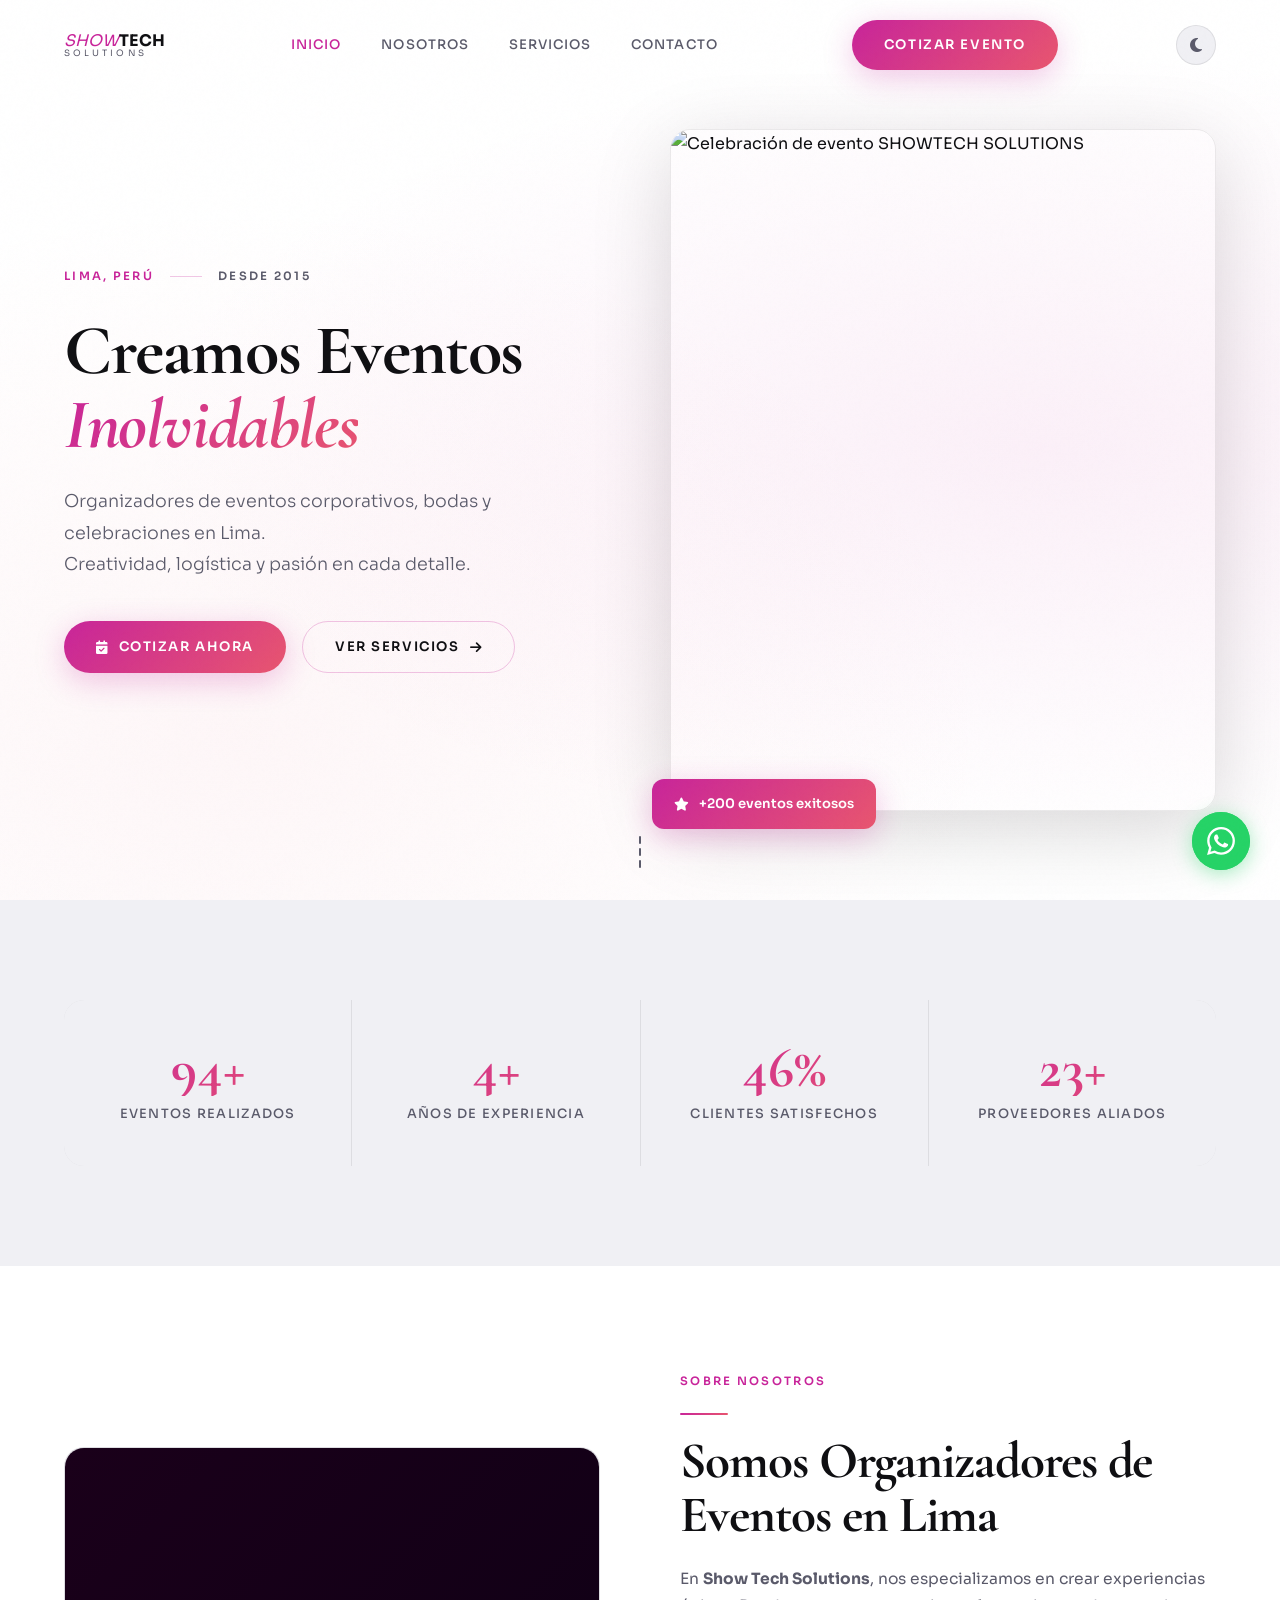
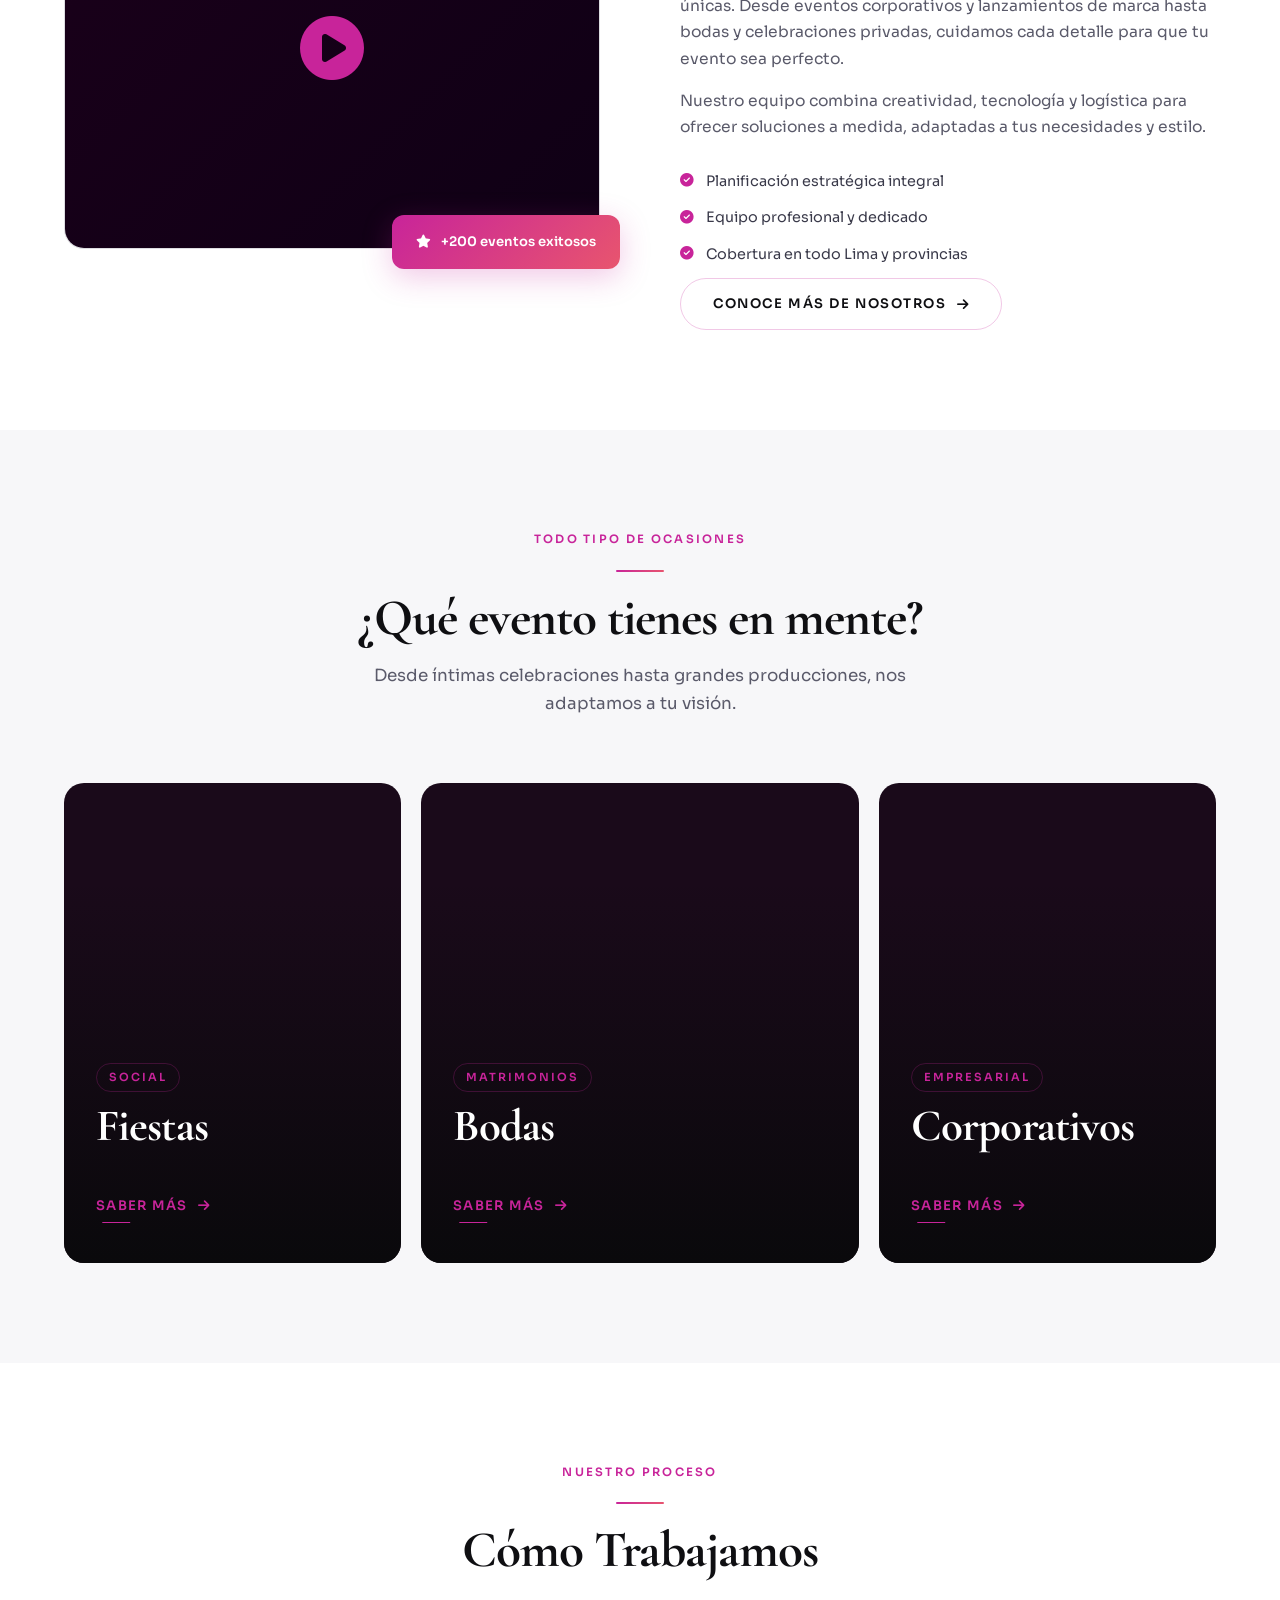
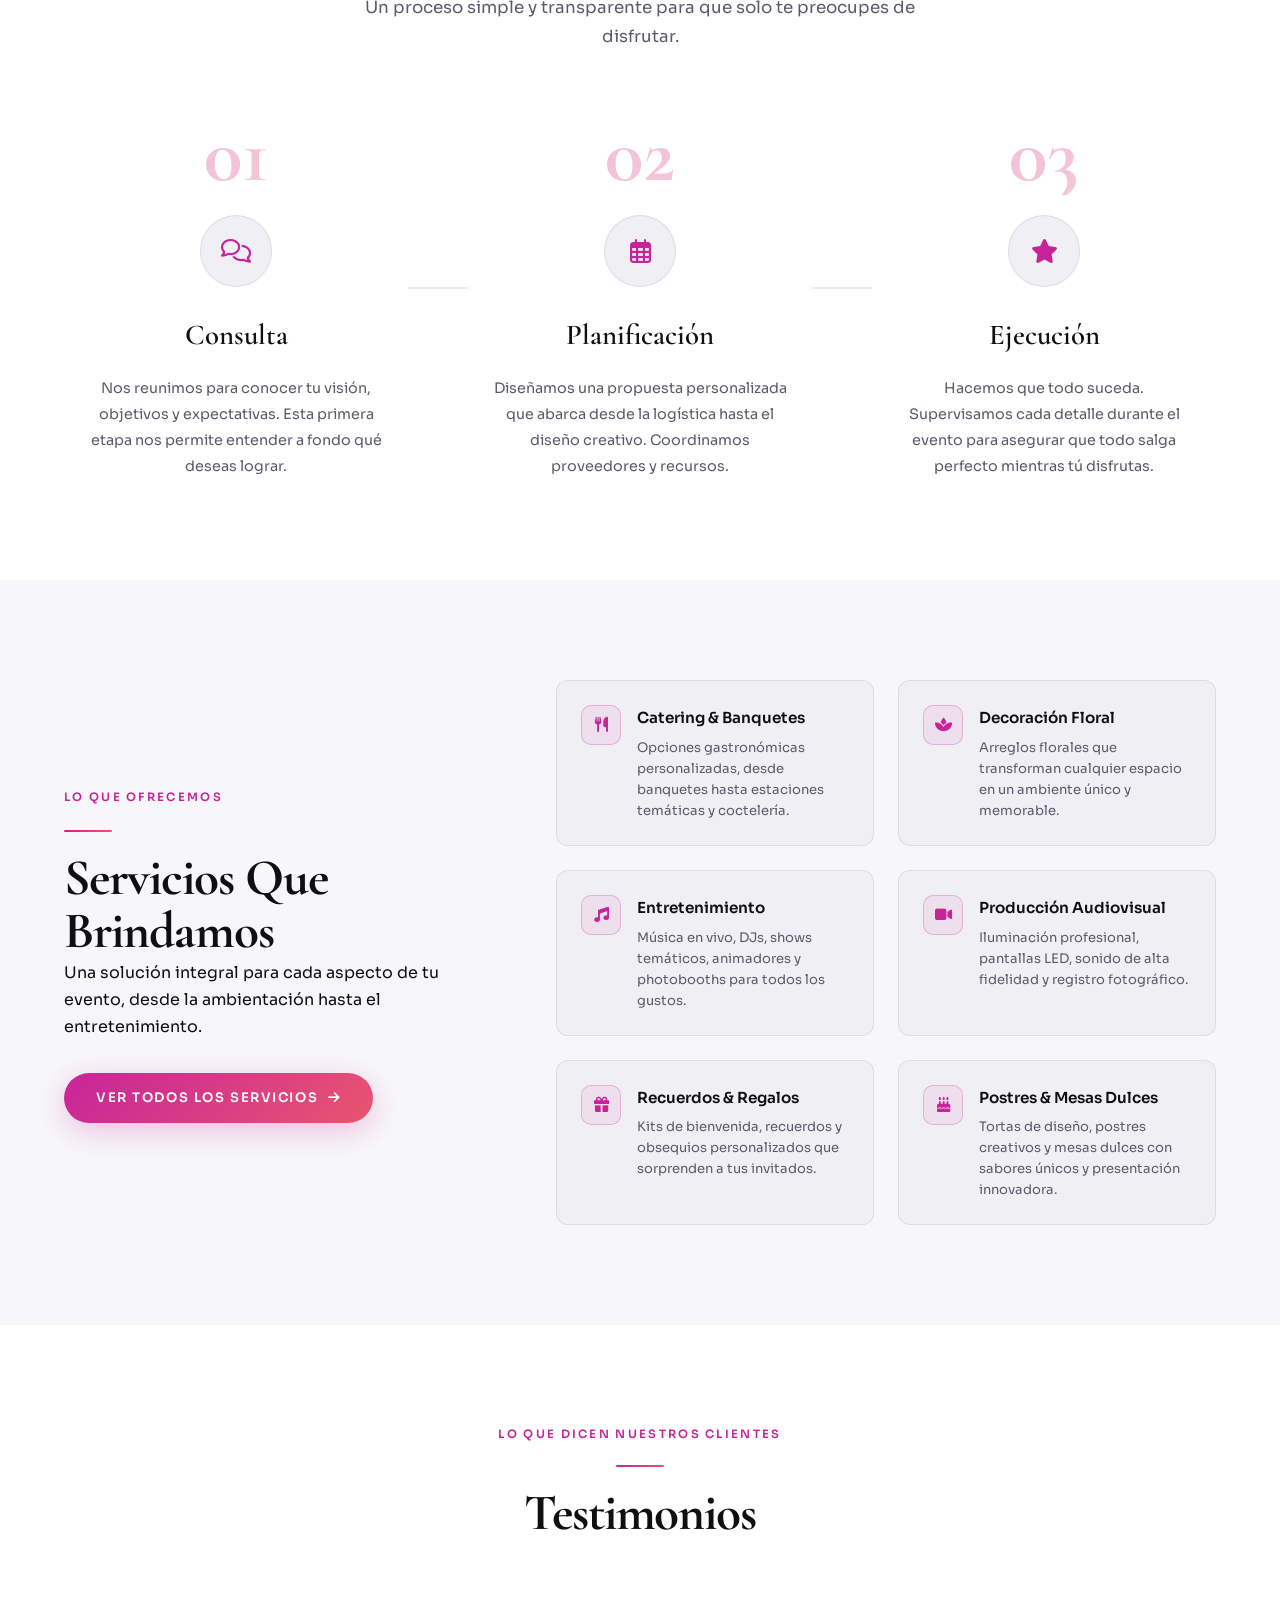
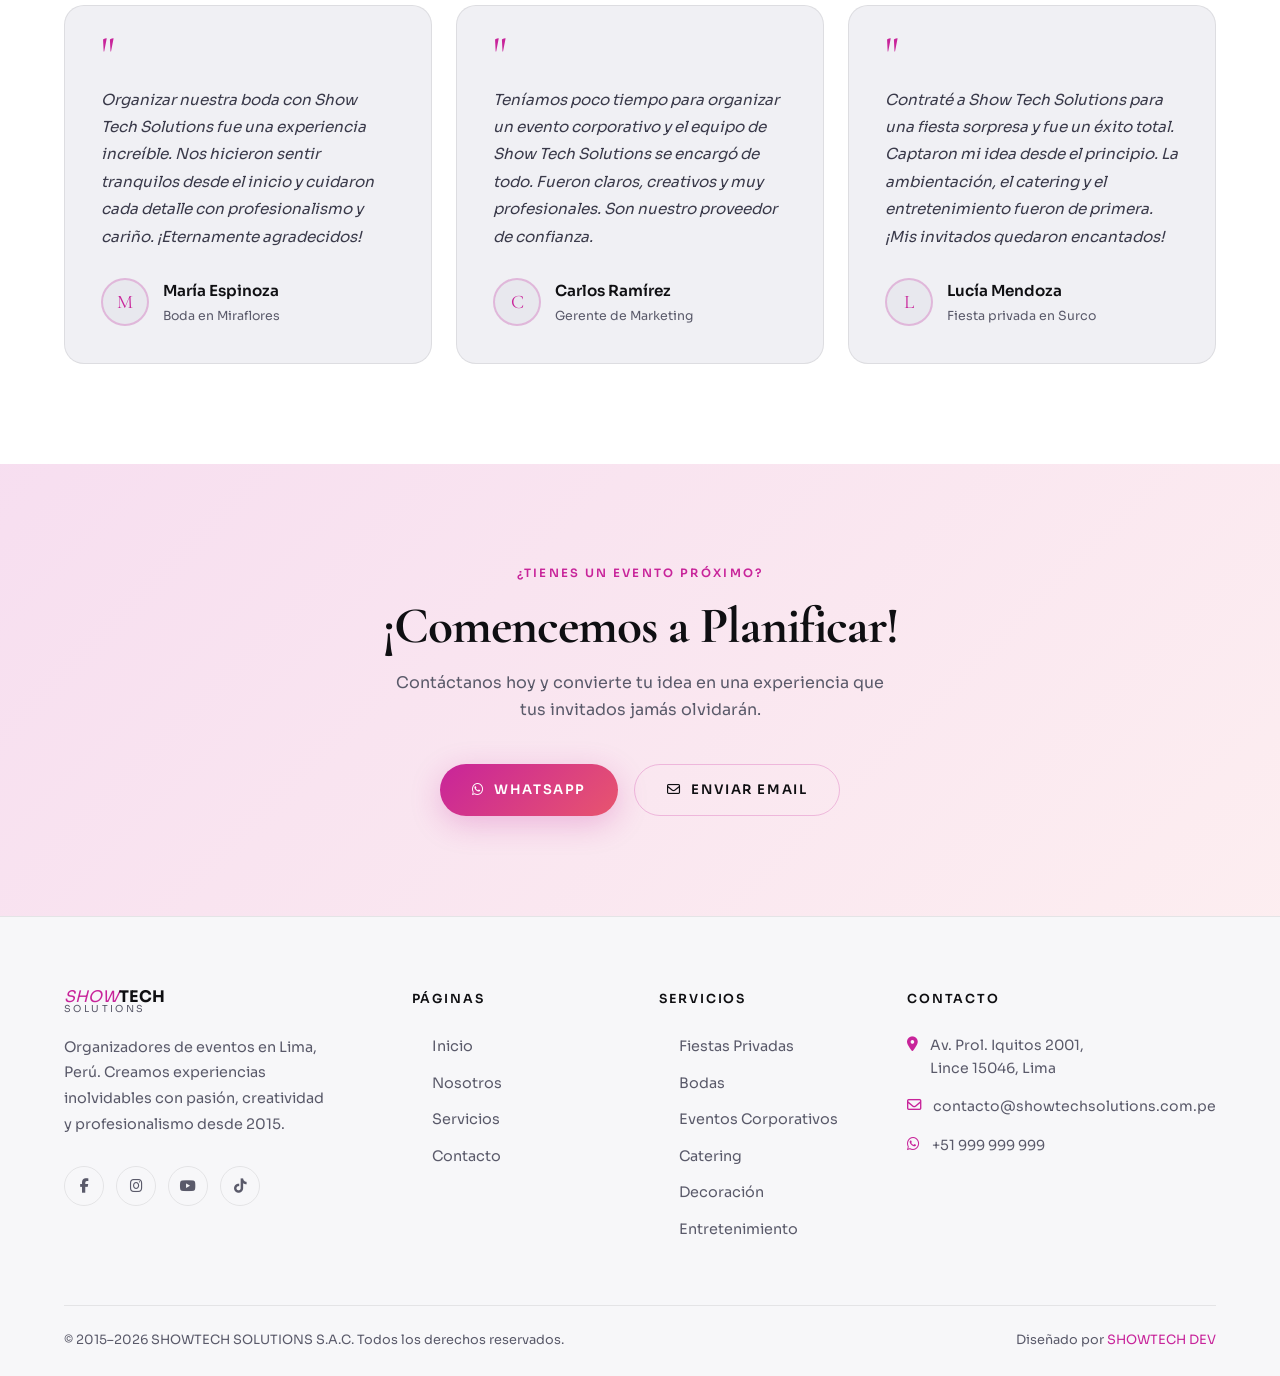
==== commit 9efcda21: "fix "corrgiendo color, tamañano, tipografía, fondos de la página de showtech"" ====
--- a/index.html
+++ b/index.html
@@ -33,7 +33,7 @@
       <a href="index.html" class="navbar__logo" aria-label="SHOWTECH SOLUTIONS — Inicio">
         <!-- Si tienes logo PNG: <img src="assets/img/logo.png" alt="SHOWTECH" /> -->
         <div class="navbar__logo-text">
-          <span><strong>SHOW</strong>TECH</span>
+          <span><em>SHOW</em><strong>TECH</strong></span>
           <span>SOLUTIONS</span>
         </div>
       </a>
@@ -46,6 +46,11 @@
       </nav>
 
       <a href="contacto.html" class="btn btn--primary navbar__cta">Cotizar Evento</a>
+
+      <!-- Después del .navbar__cta y antes del .navbar__hamburger -->
+      <button class="theme-toggle" aria-label="Cambiar tema">
+        <i class="fa-solid fa-moon"></i>
+      </button>
 
       <button class="navbar__hamburger" aria-label="Abrir menú" aria-expanded="false">
         <span></span><span></span><span></span>
@@ -72,34 +77,50 @@
       </div>
       <div class="hero__overlay"></div>
 
-      <div class="hero__content container">
-        <div class="hero__eyebrow reveal">
-          <span class="tag-label">Lima, Perú</span>
-          <span class="hero__sep"></span>
-          <span class="tag-label" style="color: var(--text-muted);">Desde 2015</span>
-        </div>
-
-        <h1 class="hero__title display reveal reveal--d1">
-          Creamos Eventos<br />
-          <em>Inolvidables</em>
-        </h1>
-
-        <p class="hero__subtitle reveal reveal--d2">
-          Organizadores de eventos corporativos, bodas y celebraciones en Lima.<br />
-          Creatividad, logística y pasión en cada detalle.
-        </p>
-
-        <div class="hero__actions reveal reveal--d3">
-          <a href="contacto.html" class="btn btn--primary">
-            <i class="fa-solid fa-calendar-check"></i>
-            Cotizar Ahora
-          </a>
-          <a href="servicios.html" class="btn btn--outline">
-            Ver Servicios
-            <i class="fa-solid fa-arrow-right"></i>
-          </a>
-        </div>
-      </div>
+      <div class="hero__inner container">
+  <!-- Texto izquierda -->
+  <div class="hero__content">
+    <div class="hero__eyebrow reveal">
+      <span class="tag-label">Lima, Perú</span>
+      <span class="hero__sep"></span>
+      <span class="tag-label" style="color: var(--text-muted);">Desde 2015</span>
+    </div>
+    <h1 class="hero__title display reveal reveal--d1">
+      Creamos Eventos<br />
+      <em>Inolvidables</em>
+    </h1>
+    <p class="hero__subtitle reveal reveal--d2">
+      Organizadores de eventos corporativos, bodas y celebraciones en Lima.<br />
+      Creatividad, logística y pasión en cada detalle.
+    </p>
+    <div class="hero__actions reveal reveal--d3">
+      <a href="contacto.html" class="btn btn--primary">
+        <i class="fa-solid fa-calendar-check"></i>
+        Cotizar Ahora
+      </a>
+      <a href="servicios.html" class="btn btn--outline">
+        Ver Servicios
+        <i class="fa-solid fa-arrow-right"></i>
+      </a>
+    </div>
+  </div>
+
+  <!-- Imagen derecha -->
+  <div class="hero__image reveal--right">
+    <div class="hero__image-wrap">
+      <img
+        src="https://images.unsplash.com/photo-1530103862676-de8c9debad1d?w=800&q=80"
+        alt="Celebración de evento SHOWTECH SOLUTIONS"
+        loading="eager"
+      />
+      <!-- REEMPLAZAR: foto real de evento de SHOWTECH -->
+    </div>
+    <div class="hero__image-badge">
+      <i class="fa-solid fa-star"></i>
+      <span>+200 eventos exitosos</span>
+    </div>
+  </div>
+</div>
 
       <div class="hero__scroll-hint" aria-hidden="true">
         <span></span>
@@ -450,7 +471,7 @@
       <div class="footer__grid">
         <div class="footer__brand">
           <div class="navbar__logo-text" style="margin-bottom: 0;">
-            <span style="font-size: 1.2rem;"><strong style="color: var(--brand);">SHOW</strong>TECH</span>
+            <span><em>SHOW</em><strong>TECH</strong></span>
             <span style="font-size: 0.6rem; letter-spacing: 0.25em; color: var(--text-muted);">SOLUTIONS</span>
           </div>
           <p>Organizadores de eventos en Lima, Perú. Creamos experiencias inolvidables con pasión, creatividad y profesionalismo desde 2015.</p>
--- a/css/style.css
+++ b/css/style.css
@@ -1,6 +1,6 @@
 /* =====================================================
-   SHOWTECH SOLUTIONS — CSS Global
-   Estilo: Lujo Cinematográfico
+  SHOWTECH SOLUTIONS — CSS Global
+  Estilo: Lujo Cinematográfico
    ===================================================== */
 
 /* ---------- Google Fonts ---------- */
@@ -8,44 +8,36 @@
 
 /* ---------- CSS Variables ---------- */
 :root {
-  /* Colores base */
-  --bg:          #09090B;
-  --bg-2:        #0F0F12;
-  --bg-card:     #141418;
-  --bg-card-2:   #1C1C22;
-
-  /* Marca */
+  --bg:          #FFFFFF;
+  --bg-2:        #F7F7F9;
+  --bg-card:     #F0F0F4;
+  --bg-card-2:   #E8E8EE;
+
   --brand:       #C8249A;
   --brand-2:     #E8556E;
-  --brand-light: rgba(200, 36, 154, 0.15);
-
-  /* Gradientes */
+  --brand-light: rgba(200, 36, 154, 0.08);
+
   --grad-brand:  linear-gradient(135deg, #C8249A 0%, #E8556E 100%);
-  --grad-hero:   linear-gradient(170deg, rgba(9,9,11,0) 40%, rgba(9,9,11,0.95) 100%);
-  --grad-card:   linear-gradient(180deg, transparent 50%, rgba(9,9,11,0.9) 100%);
-
-  /* Tipografía */
-  --text:        #F5F0F0;
-  --text-muted:  #8A8A96;
-  --text-soft:   #C2BFBF;
-
-  /* Bordes */
-  --border:      rgba(255, 255, 255, 0.07);
-  --border-2:    rgba(200, 36, 154, 0.3);
-
-  /* Sombras */
-  --shadow-sm:   0 2px 12px rgba(0,0,0,0.4);
-  --shadow-md:   0 8px 40px rgba(0,0,0,0.6);
-  --shadow-lg:   0 20px 80px rgba(0,0,0,0.8);
-  --shadow-brand:0 8px 30px rgba(200,36,154,0.3);
-
-  /* Espaciado */
+  --grad-hero:   linear-gradient(170deg, rgba(255,255,255,0) 40%, rgba(255,255,255,0.95) 100%);
+  --grad-card:   linear-gradient(180deg, transparent 50%, rgba(255,255,255,0.9) 100%);
+
+  --text:        #0F0F12;
+  --text-muted:  #5A5A6A;
+  --text-soft:   #3A3A4A;
+
+  --border:      rgba(0, 0, 0, 0.08);
+  --border-2:    rgba(200, 36, 154, 0.25);
+
+  --shadow-sm:   0 2px 12px rgba(0,0,0,0.08);
+  --shadow-md:   0 8px 40px rgba(0,0,0,0.12);
+  --shadow-lg:   0 20px 80px rgba(0,0,0,0.15);
+  --shadow-brand:0 8px 30px rgba(200,36,154,0.25);
+
   --section-py:  100px;
   --container:   1200px;
   --radius:      12px;
   --radius-lg:   20px;
 
-  /* Transiciones */
   --ease:        cubic-bezier(0.25, 0.46, 0.45, 0.94);
   --ease-out:    cubic-bezier(0.16, 1, 0.3, 1);
   --duration:    0.4s;
@@ -293,20 +285,19 @@
   line-height: 1;
 }
 
-.navbar__logo-text span:first-child {
-  font-family: 'Sora', sans-serif;
-  font-size: 1.1rem;
-  font-weight: 700;
-  letter-spacing: 0.05em;
+.navbar__logo-text span:first-child em {
+  font-style: italic;
+  color: var(--brand);
 }
 
 .navbar__logo-text span:first-child strong {
-  color: var(--brand);
+  font-style: normal;
+  color: var(--text);  /* TECH en oscuro */
 }
 
 .navbar__logo-text span:last-child {
   font-size: 0.55rem;
-  letter-spacing: 0.25em;
+  letter-spacing: 0.35em;   /* ← más espaciado */
   text-transform: uppercase;
   color: var(--text-muted);
 }
@@ -443,11 +434,15 @@
 /* ---------- Page Hero ---------- */
 .page-hero {
   position: relative;
-  min-height: 55vh;
+  min-height: 65vh;        
   display: flex;
   align-items: flex-end;
   overflow: hidden;
-  padding: 120px 0 60px;
+  padding: 140px 0 80px;  
+}
+
+.page-hero__content h1 {
+  font-size: clamp(5rem, 12vw, 10rem);
 }
 
 .page-hero__bg {
@@ -455,20 +450,16 @@
   inset: 0;
   background-size: cover;
   background-position: center;
-  filter: brightness(0.35);
+  filter: brightness(0.55);  /* ← era 0.35, ahora más claro */
   transform: scale(1.05);
   transition: transform 8s ease;
-}
-
-.page-hero:hover .page-hero__bg {
-  transform: scale(1.0);
 }
 
 .page-hero::after {
   content: '';
   position: absolute;
   inset: 0;
-  background: linear-gradient(180deg, rgba(9,9,11,0.2) 0%, rgba(9,9,11,0.7) 100%);
+  background: linear-gradient(180deg, rgba(0,0,0,0.15) 0%, rgba(0,0,0,0.45) 100%);
 }
 
 .page-hero__content {
@@ -944,6 +935,36 @@
     display: flex;
   }
 
+/* Navbar en modo claro (default) */
+.navbar.scrolled {
+  background: rgba(255, 255, 255, 0.88);
+  backdrop-filter: blur(20px);
+  -webkit-backdrop-filter: blur(20px);
+  border-bottom: 1px solid var(--border);
+}
+
+/* Navbar en modo oscuro */
+[data-theme="dark"] .navbar.scrolled {
+  background: rgba(9, 9, 11, 0.88);
+  border-bottom: 1px solid rgba(255,255,255,0.07);
+}
+
+/* Links de navbar en claro se ven bien */
+[data-theme="dark"] .navbar__link {
+  color: rgba(255,255,255,0.6);
+}
+
+[data-theme="dark"] .navbar__link:hover,
+[data-theme="dark"] .navbar__link.active {
+  color: #fff;
+  background: rgba(255,255,255,0.06);
+}
+
+/* Logo en modo oscuro */
+[data-theme="dark"] .navbar__logo-text span:first-child strong {
+  color: #F5F0F0;
+}
+
   .stats {
     grid-template-columns: 1fr 1fr;
   }
@@ -987,3 +1008,41 @@
     right: 20px;
   }
 }
+
+/* -------- Dark mode override -------- */
+[data-theme="dark"] {
+  --bg:          #09090B;
+  --bg-2:        #0F0F12;
+  --bg-card:     #141418;
+  --bg-card-2:   #1C1C22;
+  --text:        #F5F0F0;
+  --text-muted:  #8A8A96;
+  --text-soft:   #C2BFBF;
+  --border:      rgba(255, 255, 255, 0.07);
+  --shadow-sm:   0 2px 12px rgba(0,0,0,0.4);
+  --shadow-md:   0 8px 40px rgba(0,0,0,0.6);
+  --shadow-lg:   0 20px 80px rgba(0,0,0,0.8);
+}
+
+/* Botón toggle */
+.theme-toggle {
+  width: 40px;
+  height: 40px;
+  border-radius: 50%;
+  background: var(--bg-card);
+  border: 1px solid var(--border);
+  display: flex;
+  align-items: center;
+  justify-content: center;
+  cursor: pointer;
+  color: var(--text-muted);
+  font-size: 1rem;
+  transition: all var(--duration) var(--ease);
+  margin-left: 8px;
+}
+
+.theme-toggle:hover {
+  border-color: var(--brand);
+  color: var(--brand);
+  background: var(--brand-light);
+}
--- a/css/index.css
+++ b/css/index.css
@@ -1,6 +1,6 @@
 /* =====================================================
-   SHOWTECH SOLUTIONS — index.css
-   Estilos exclusivos de la página de inicio
+  SHOWTECH SOLUTIONS — index.css
+  Estilos exclusivos de la página de inicio
    ===================================================== */
 
 /* ---------- Hero ---------- */
@@ -10,46 +10,32 @@
   display: flex;
   align-items: center;
   overflow: hidden;
+  background: var(--bg);
 }
 
 .hero__bg {
   position: absolute;
   inset: 0;
-  /* REEMPLAZAR: background-image real */
-  background: linear-gradient(135deg, #1a0020 0%, #0D0010 40%, #09090B 100%);
-  background-size: cover;
-  background-position: center;
-  transform: scale(1.05);
-  transition: transform 10s ease;
-}
-
-/* Decoración: línea diagonal de color */
-.hero__bg::after {
-  content: '';
-  position: absolute;
-  top: -20%;
-  right: -10%;
-  width: 60vw;
-  height: 60vw;
-  border-radius: 50%;
-  background: radial-gradient(ellipse at center, rgba(200,36,154,0.15) 0%, transparent 70%);
+  background: radial-gradient(ellipse at 80% 50%, rgba(200,36,154,0.07) 0%, transparent 60%),
+              radial-gradient(ellipse at 20% 80%, rgba(232,85,110,0.05) 0%, transparent 50%);
   pointer-events: none;
 }
 
-.hero__overlay {
-  position: absolute;
-  inset: 0;
-  background:
-    linear-gradient(180deg, rgba(9,9,11,0.4) 0%, rgba(9,9,11,0.2) 50%, rgba(9,9,11,0.85) 100%),
-    linear-gradient(90deg, rgba(9,9,11,0.7) 0%, transparent 60%);
+.hero__overlay { display: none; }
+
+.hero__inner {
+  display: grid;
+  grid-template-columns: 1fr 1fr;
+  gap: 60px;
+  align-items: center;
+  padding-top: 100px;
+  padding-bottom: 60px;
+  width: 100%;
 }
 
 .hero__content {
   position: relative;
   z-index: 2;
-  max-width: 760px;
-  padding-top: 100px;
-  padding-bottom: 80px;
 }
 
 .hero__eyebrow {
@@ -68,9 +54,11 @@
 }
 
 .hero__title {
+  font-size: clamp(3rem, 5.5vw, 5.5rem);
   margin-bottom: 24px;
   opacity: 0;
   animation: fadeInUp 0.9s ease forwards 0.4s;
+  color: var(--text);
 }
 
 .hero__title em {
@@ -82,10 +70,10 @@
 }
 
 .hero__subtitle {
-  font-size: clamp(1rem, 2vw, 1.15rem);
-  color: var(--text-soft);
+  font-size: clamp(0.95rem, 1.5vw, 1.1rem);
+  color: var(--text-muted);
   line-height: 1.8;
-  max-width: 580px;
+  max-width: 480px;
   margin-bottom: 40px;
   font-weight: 300;
   opacity: 0;
@@ -98,6 +86,47 @@
   flex-wrap: wrap;
   opacity: 0;
   animation: fadeInUp 0.9s ease forwards 0.8s;
+}
+
+/* Imagen derecha */
+.hero__image {
+  position: relative;
+  z-index: 2;
+}
+
+.hero__image-wrap {
+  border-radius: var(--radius-lg);
+  overflow: hidden;
+  aspect-ratio: 4/5;
+  border: 1px solid var(--border);
+  box-shadow: var(--shadow-lg);
+}
+
+.hero__image-wrap img {
+  width: 100%;
+  height: 100%;
+  object-fit: cover;
+  transition: transform 0.7s var(--ease-out);
+}
+
+.hero__image:hover .hero__image-wrap img {
+  transform: scale(1.04);
+}
+
+.hero__image-badge {
+  position: absolute;
+  bottom: -18px;
+  left: -18px;
+  background: var(--grad-brand);
+  border-radius: var(--radius);
+  padding: 14px 22px;
+  display: flex;
+  align-items: center;
+  gap: 10px;
+  font-size: 0.82rem;
+  font-weight: 600;
+  color: #fff;
+  box-shadow: var(--shadow-brand);
 }
 
 /* Scroll hint */
@@ -133,6 +162,17 @@
 @keyframes fadeInUp {
   from { opacity: 0; transform: translateY(30px); }
   to { opacity: 1; transform: translateY(0); }
+}
+
+/* Responsive hero */
+@media (max-width: 900px) {
+  .hero__inner {
+    grid-template-columns: 1fr;
+    padding-top: 130px;
+  }
+  .hero__image {
+    display: none; /* En móvil oculta la imagen para no apilarse raro */
+  }
 }
 
 /* ---------- About Preview ---------- */
@@ -324,7 +364,7 @@
   -webkit-text-fill-color: transparent;
   background-clip: text;
   opacity: 0.3;
-  margin-bottom: -16px;
+  margin-bottom: 20px;
 }
 
 .process-step__icon {
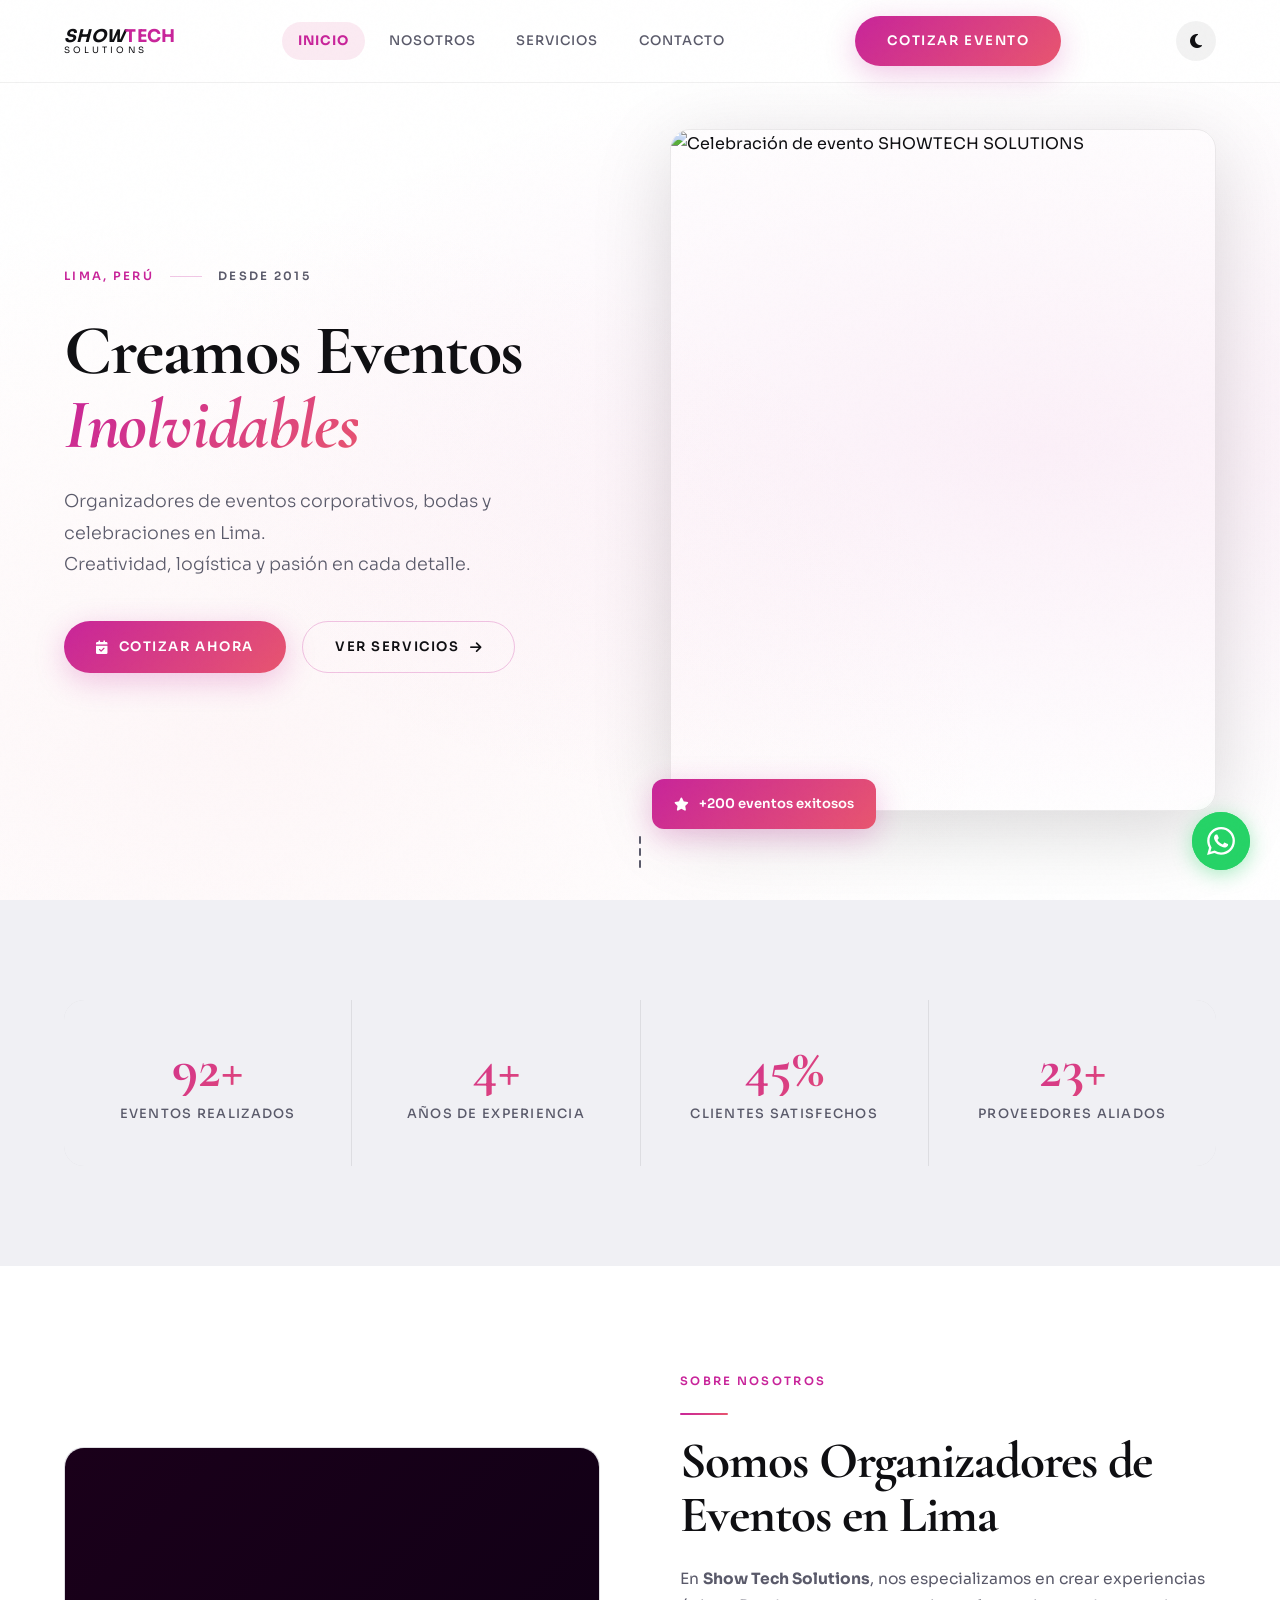
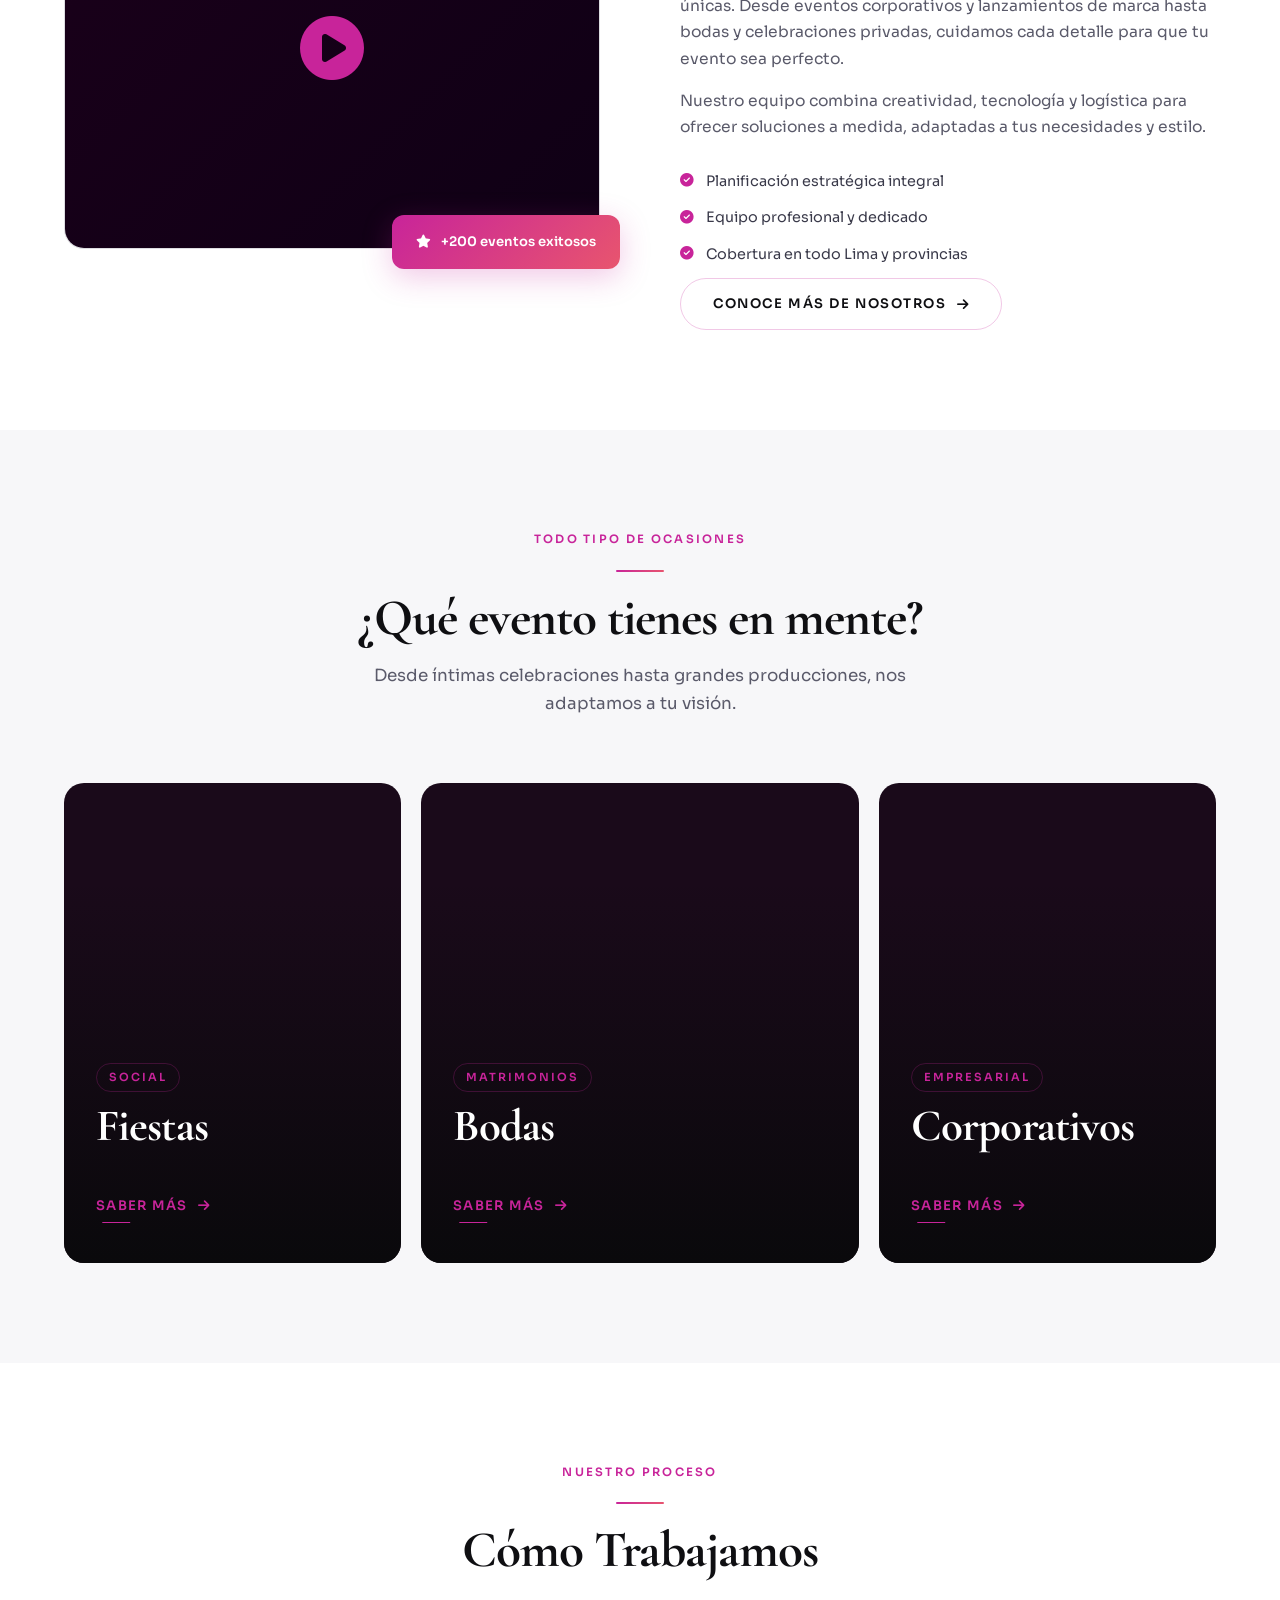
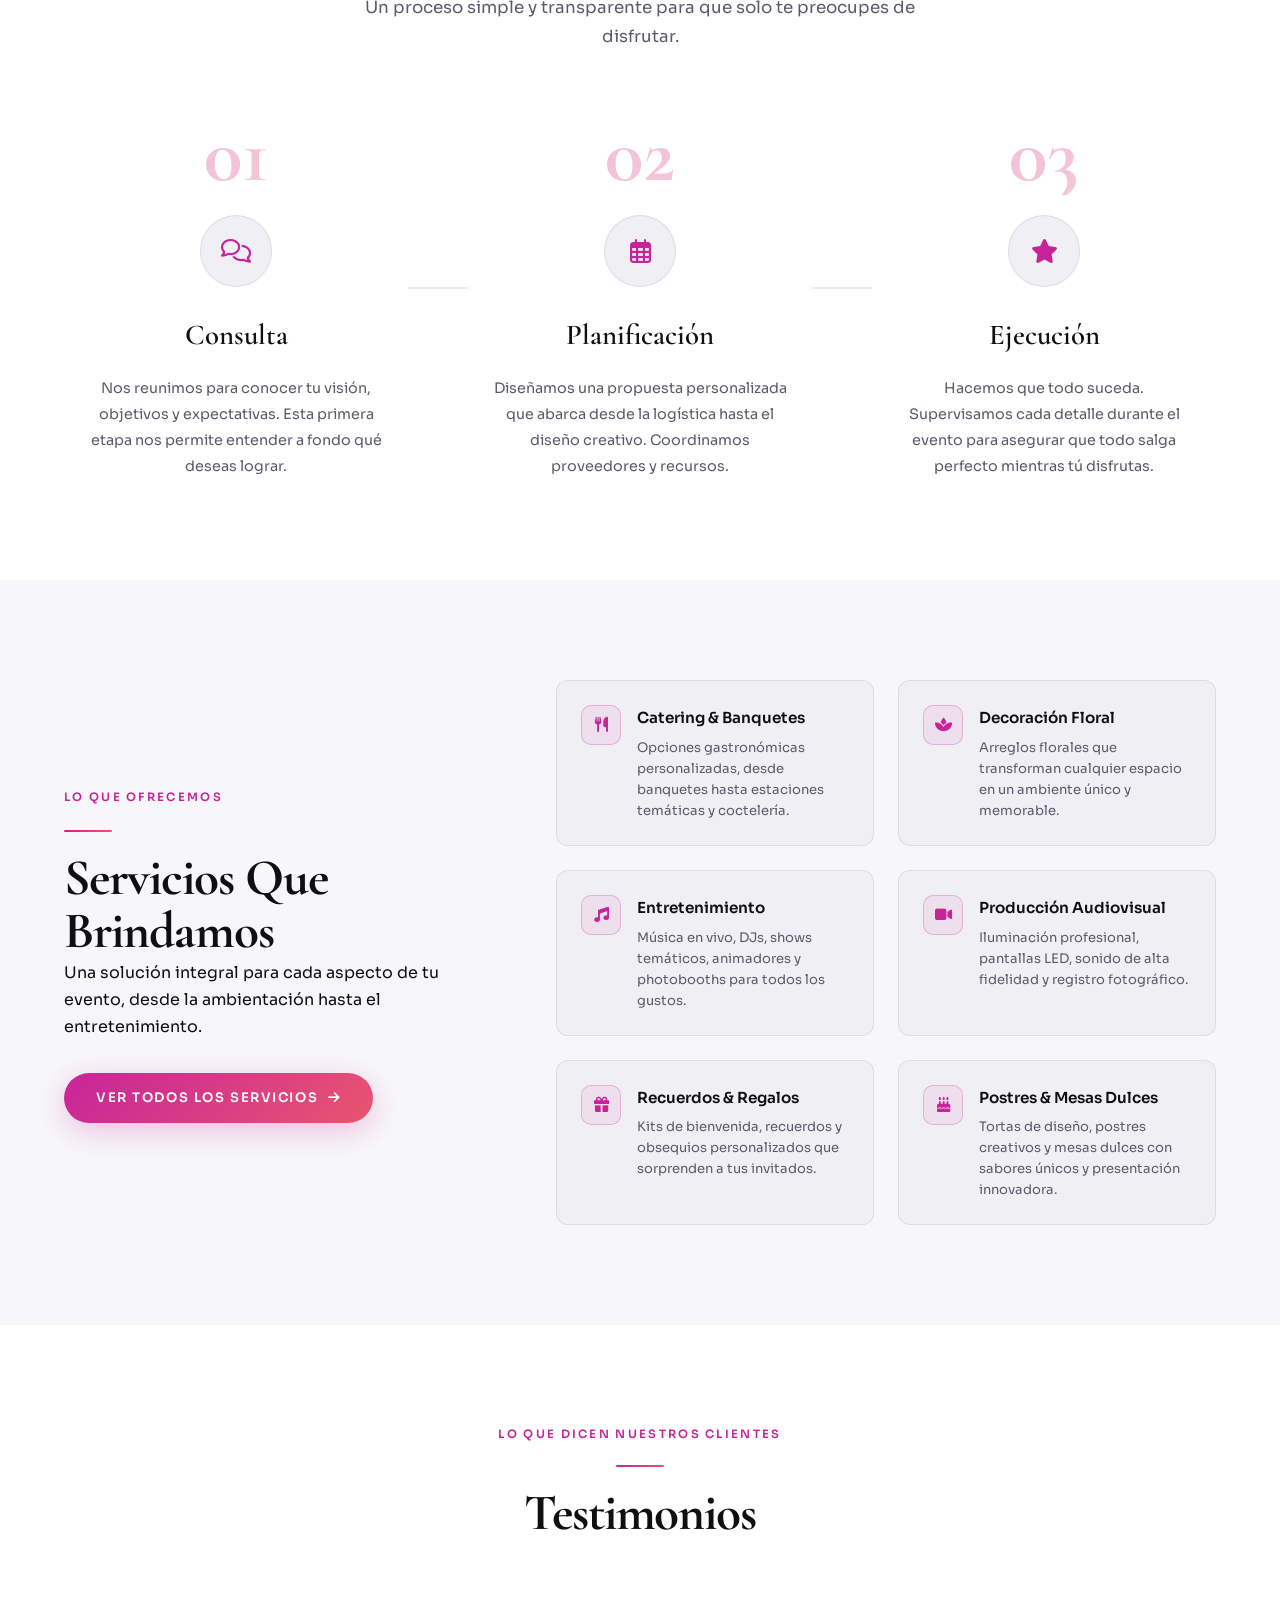
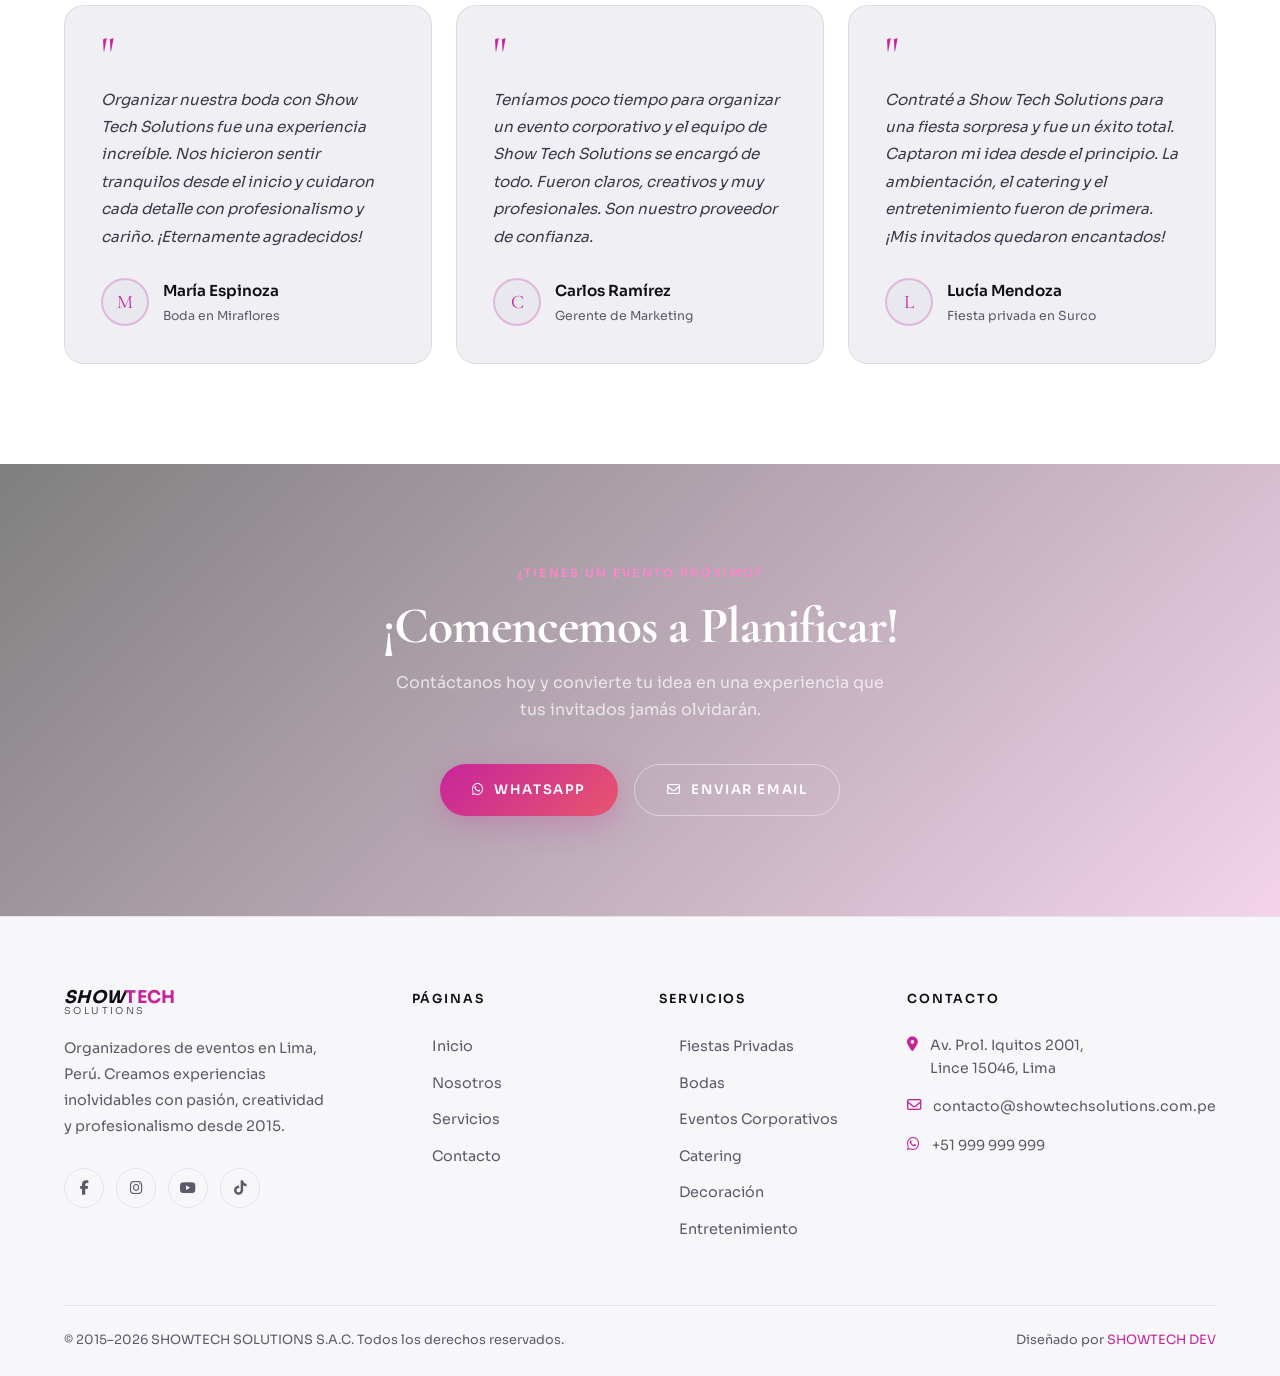
==== commit f893ce6d: "fix: "areglando navbar"" ====
--- a/index.html
+++ b/index.html
@@ -25,8 +25,7 @@
   <link rel="stylesheet" href="css/style.css" />
   <link rel="stylesheet" href="css/index.css" />
 </head>
-<body>
-
+<body class="page-home">
   <!-- ===================== NAVBAR ===================== -->
   <header class="navbar" role="banner">
     <div class="navbar__inner">
--- a/css/style.css
+++ b/css/style.css
@@ -1,20 +1,18 @@
 /* =====================================================
-  SHOWTECH SOLUTIONS — CSS Global
-  Estilo: Lujo Cinematográfico
+   SHOWTECH SOLUTIONS — CSS Global
    ===================================================== */
 
-/* ---------- Google Fonts ---------- */
 @import url('https://fonts.googleapis.com/css2?family=Cormorant+Garamond:ital,wght@0,300;0,400;0,600;0,700;1,300;1,400&family=Sora:wght@300;400;500;600&display=swap');
 
-/* ---------- CSS Variables ---------- */
+/* ---------- Variables modo CLARO (default) ---------- */
 :root {
   --bg:          #FFFFFF;
   --bg-2:        #F7F7F9;
   --bg-card:     #F0F0F4;
   --bg-card-2:   #E8E8EE;
-
+/*FF85CE*/
   --brand:       #C8249A;
-  --brand-2:     #E8556E;
+  --brand-2:     #FF85CE;
   --brand-light: rgba(200, 36, 154, 0.08);
 
   --grad-brand:  linear-gradient(135deg, #C8249A 0%, #E8556E 100%);
@@ -41,6 +39,22 @@
   --ease:        cubic-bezier(0.25, 0.46, 0.45, 0.94);
   --ease-out:    cubic-bezier(0.16, 1, 0.3, 1);
   --duration:    0.4s;
+}
+
+/* ---------- Variables modo OSCURO ---------- */
+[data-theme="dark"] {
+  --bg:          #09090B;
+  --bg-2:        #0F0F12;
+  --bg-card:     #141418;
+  --bg-card-2:   #1C1C22;
+  --text:        #F5F0F0;
+  --text-muted:  #8A8A96;
+  --text-soft:   #C2BFBF;
+  --border:      rgba(255, 255, 255, 0.07);
+  --border-2:    rgba(200, 36, 154, 0.3);
+  --shadow-sm:   0 2px 12px rgba(0,0,0,0.4);
+  --shadow-md:   0 8px 40px rgba(0,0,0,0.6);
+  --shadow-lg:   0 20px 80px rgba(0,0,0,0.8);
 }
 
 /* ---------- Reset & Base ---------- */
@@ -64,48 +78,12 @@
   -webkit-font-smoothing: antialiased;
 }
 
-img {
-  max-width: 100%;
-  display: block;
-}
-
-a {
-  text-decoration: none;
-  color: inherit;
-  transition: color var(--duration) var(--ease);
-}
-
-ul, ol {
-  list-style: none;
-}
-
-button {
-  cursor: pointer;
-  font-family: inherit;
-  border: none;
-  background: none;
-}
-
-/* ---------- Utilidades ---------- */
-.container {
-  max-width: var(--container);
-  margin: 0 auto;
-  padding: 0 24px;
-}
-
-.section {
-  padding: var(--section-py) 0;
-}
-
-.section--dark {
-  background: var(--bg-2);
-}
-
-.section--card {
-  background: var(--bg-card);
-}
-
-/* ---------- Grain Overlay Global ---------- */
+img  { max-width: 100%; display: block; }
+a    { text-decoration: none; color: inherit; transition: color var(--duration) var(--ease); }
+ul, ol { list-style: none; }
+button { cursor: pointer; font-family: inherit; border: none; background: none; }
+
+/* ---------- Grain overlay ---------- */
 body::before {
   content: '';
   position: fixed;
@@ -116,6 +94,17 @@
   opacity: 0.4;
 }
 
+/* ---------- Utilidades ---------- */
+.container {
+  max-width: var(--container);
+  margin: 0 auto;
+  padding: 0 24px;
+}
+
+.section        { padding: var(--section-py) 0; }
+.section--dark  { background: var(--bg-2); }
+.section--card  { background: var(--bg-card); }
+
 /* ---------- Tipografía ---------- */
 .display {
   font-family: 'Cormorant Garamond', serif;
@@ -124,21 +113,10 @@
   letter-spacing: -0.02em;
 }
 
-.display--xl {
-  font-size: clamp(3rem, 8vw, 7.5rem);
-}
-
-.display--lg {
-  font-size: clamp(2.5rem, 6vw, 5.5rem);
-}
-
-.display--md {
-  font-size: clamp(2rem, 4vw, 3.8rem);
-}
-
-.display--sm {
-  font-size: clamp(1.5rem, 3vw, 2.5rem);
-}
+.display--xl  { font-size: clamp(3rem,   8vw,  7.5rem); }
+.display--lg  { font-size: clamp(2.5rem, 6vw,  5.5rem); }
+.display--md  { font-size: clamp(2rem,   4vw,  3.8rem); }
+.display--sm  { font-size: clamp(1.5rem, 3vw,  2.5rem); }
 
 .tag-label {
   font-size: 0.72rem;
@@ -148,12 +126,14 @@
   color: var(--brand);
 }
 
-.text-muted {
-  color: var(--text-muted);
-}
-
-.text-soft {
-  color: var(--text-soft);
+.text-muted { color: var(--text-muted); }
+.text-soft  { color: var(--text-soft);  }
+
+.grad-text {
+  background: var(--grad-brand);
+  -webkit-background-clip: text;
+  -webkit-text-fill-color: transparent;
+  background-clip: text;
 }
 
 /* ---------- Botones ---------- */
@@ -182,9 +162,7 @@
   transition: transform 0.3s var(--ease);
 }
 
-.btn:hover::before {
-  transform: scaleX(1);
-}
+.btn:hover::before { transform: scaleX(1); }
 
 .btn--primary {
   background: var(--grad-brand);
@@ -229,35 +207,112 @@
   transition: transform 0.3s var(--ease);
 }
 
-.btn--ghost:hover::after {
-  transform: scaleX(1);
-}
-
-.btn--ghost:hover {
-  transform: none;
-}
-
-/* ---------- Navbar ---------- */
+.btn--ghost:hover::after { transform: scaleX(1); }
+.btn--ghost:hover        { transform: none; }
+
+/* ============================================================
+   NAVBAR
+   ============================================================ */
+
 .navbar {
+  padding: 16px 0;
   position: fixed;
-  top: 0;
-  left: 0;
-  right: 0;
-  z-index: 1000;
-  padding: 20px 0;
-  transition: background var(--duration) var(--ease),
-              padding var(--duration) var(--ease),
-              backdrop-filter var(--duration);
-}
+  top: 0; left: 0; right: 0;
+  background: rgba(255,255,255,0.95);
+  border-bottom: 1px solid rgba(0,0,0,0.06);
+  z-index: 999;
+  transition: all var(--duration) var(--ease);
+}
+.navbar .theme-toggle {
+  background: rgba(0,0,0,0.05);
+  color: var(--text);
+}
+
+/* =========================================
+   EFECTO AL HACER SCROLL
+========================================= */
 
 .navbar.scrolled {
-  background: rgba(9, 9, 11, 0.85);
-  backdrop-filter: blur(20px);
-  -webkit-backdrop-filter: blur(20px);
-  padding: 14px 0;
-  border-bottom: 1px solid var(--border);
-}
-
+  box-shadow: 0 10px 30px rgba(0,0,0,0.08);
+  background: rgba(255,255,255,0.98);
+}
+
+/* =========================================
+   LINKS - MODO CLARO
+========================================= */
+
+.navbar .navbar__link {
+  color: var(--text-muted);
+}
+
+.navbar .navbar__link:hover {
+  color: var(--brand);
+  background: rgba(214, 51, 132, 0.08);
+}
+
+.navbar .navbar__link.active {
+  color: var(--brand);
+  background: rgba(214, 51, 132, 0.10);
+  font-weight: 700;
+  position: relative;
+}
+
+/* =========================================
+   DARK MODE
+========================================= */
+
+[data-theme="dark"] .navbar {
+  background: rgba(15,15,18,0.95);
+  border-bottom: 1px solid rgba(255,255,255,0.06);
+}
+
+[data-theme="dark"] .navbar.scrolled {
+  background: rgba(15,15,18,0.98);
+  box-shadow: 0 10px 30px rgba(0,0,0,0.35);
+}
+
+/* Links */
+[data-theme="dark"] .navbar .navbar__link {
+  color: rgba(255,255,255,0.72);
+}
+
+[data-theme="dark"] .navbar .navbar__link:hover {
+  color: #ffffff;
+  background: rgba(255,255,255,0.08);
+}
+
+[data-theme="dark"] .navbar .navbar__link.active {
+  color: var(--brand);
+  background: rgba(214, 51, 132, 0.10);
+  font-weight: 700;
+  position: relative;
+}
+
+/* Logo */
+[data-theme="dark"] .navbar .navbar__logo-text span:first-child em {
+  color: #F5F0F0;
+}
+
+[data-theme="dark"] .navbar .navbar__logo-text span:first-child strong {
+  color: var(--brand);
+}
+
+[data-theme="dark"] .navbar .navbar__logo-text span:last-child {
+  color: rgba(255,255,255,0.55);
+}
+
+/* Hamburger */
+[data-theme="dark"] .navbar .navbar__hamburger span {
+  background: #F5F0F0;
+}
+
+/* Theme toggle */
+[data-theme="dark"] .navbar .theme-toggle {
+  background: rgba(255,255,255,0.06);
+  color: #F5F0F0;
+}
+
+/* ── Estructura interna navbar ── */
 .navbar__inner {
   display: flex;
   align-items: center;
@@ -273,35 +328,40 @@
   gap: 10px;
 }
 
-.navbar__logo img {
-  height: 36px;
-  width: auto;
-}
-
-/* Logo text fallback si no hay imagen */
+.navbar__logo img { height: 36px; width: auto; }
+
+/* Logo texto */
 .navbar__logo-text {
   display: flex;
   flex-direction: column;
   line-height: 1;
 }
 
+/* SHOW: cursiva, color cambia según estado (ver reglas arriba) */
 .navbar__logo-text span:first-child em {
   font-style: italic;
-  color: var(--brand);
-}
-
+}
+
+/* TECH: siempre rosa */
 .navbar__logo-text span:first-child strong {
   font-style: normal;
-  color: var(--text);  /* TECH en oscuro */
+  color: var(--brand);
+}
+
+.navbar__logo-text span:first-child {
+  font-family: 'Sora', sans-serif;
+  font-size: 1.1rem;
+  font-weight: 700;
+  letter-spacing: 0.02em;
 }
 
 .navbar__logo-text span:last-child {
   font-size: 0.55rem;
-  letter-spacing: 0.35em;   /* ← más espaciado */
+  letter-spacing: 0.35em;
   text-transform: uppercase;
-  color: var(--text-muted);
-}
-
+}
+
+/* Nav links */
 .navbar__nav {
   display: flex;
   align-items: center;
@@ -313,27 +373,14 @@
   font-weight: 500;
   letter-spacing: 0.08em;
   text-transform: uppercase;
-  color: var(--text-muted);
   padding: 8px 16px;
   border-radius: 999px;
   transition: all var(--duration) var(--ease);
 }
 
-.navbar__link:hover,
-.navbar__link.active {
-  color: var(--text);
-  background: rgba(255,255,255,0.06);
-}
-
-.navbar__link.active {
-  color: var(--brand);
-}
-
-.navbar__cta {
-  margin-left: 8px;
-}
-
-/* Hamburger */
+.navbar__cta { margin-left: 8px; }
+
+/* ── Hamburger ── */
 .navbar__hamburger {
   display: none;
   flex-direction: column;
@@ -344,81 +391,57 @@
   transition: background var(--duration);
 }
 
-.navbar__hamburger:hover {
-  background: var(--bg-card);
-}
+.navbar__hamburger:hover { background: var(--bg-card); }
 
 .navbar__hamburger span {
   display: block;
   width: 24px;
   height: 2px;
-  background: var(--text);
   border-radius: 2px;
   transition: all var(--duration) var(--ease);
 }
 
-.navbar__hamburger.open span:nth-child(1) {
-  transform: translateY(7px) rotate(45deg);
-}
-
-.navbar__hamburger.open span:nth-child(2) {
-  opacity: 0;
-  transform: scaleX(0);
-}
-
-.navbar__hamburger.open span:nth-child(3) {
-  transform: translateY(-7px) rotate(-45deg);
-}
-
-/* Mobile menu */
+.navbar__hamburger.open span:nth-child(1) { transform: translateY(7px) rotate(45deg); }
+.navbar__hamburger.open span:nth-child(2) { opacity: 0; transform: scaleX(0); }
+.navbar__hamburger.open span:nth-child(3) { transform: translateY(-7px) rotate(-45deg); }
+
+/* ── Mobile menu ── */
 .navbar__mobile {
   display: none;
   position: fixed;
   inset: 0;
-  top: 0;
   background: rgba(9,9,11,0.97);
   backdrop-filter: blur(20px);
   z-index: 999;
   flex-direction: column;
   align-items: center;
   justify-content: center;
-  gap: 0;
   transform: translateY(-100%);
   transition: transform 0.5s var(--ease-out);
 }
 
-.navbar__mobile.open {
-  transform: translateY(0);
-}
+.navbar__mobile.open { transform: translateY(0); }
 
 .navbar__mobile a {
   font-family: 'Cormorant Garamond', serif;
   font-size: clamp(2.5rem, 8vw, 4.5rem);
   font-weight: 300;
-  color: var(--text-muted);
+  color: rgba(255,255,255,0.5);
   padding: 12px 40px;
   transition: all 0.3s var(--ease);
-  letter-spacing: -0.01em;
 }
 
 .navbar__mobile a:hover,
-.navbar__mobile a.active {
-  color: var(--text);
-}
-
-.navbar__mobile a.active {
-  font-style: italic;
-}
+.navbar__mobile a.active { color: #fff; }
+.navbar__mobile a.active { font-style: italic; }
 
 .navbar__mobile-close {
   position: absolute;
-  top: 24px;
-  right: 24px;
+  top: 24px; right: 24px;
   font-size: 1.5rem;
-  color: var(--text-muted);
+  color: rgba(255,255,255,0.5);
   cursor: pointer;
-  width: 44px;
-  height: 44px;
+  width: 44px; height: 44px;
   display: flex;
   align-items: center;
   justify-content: center;
@@ -426,23 +449,40 @@
   transition: all var(--duration);
 }
 
-.navbar__mobile-close:hover {
-  background: var(--bg-card);
-  color: var(--text);
-}
-
-/* ---------- Page Hero ---------- */
+.navbar__mobile-close:hover { background: rgba(255,255,255,0.1); color: #fff; }
+
+/* ── Toggle tema ── */
+.theme-toggle {
+  width: 40px;
+  height: 40px;
+  border-radius: 50%;
+  display: flex;
+  align-items: center;
+  justify-content: center;
+  cursor: pointer;
+  font-size: 1rem;
+  transition: all var(--duration) var(--ease);
+  margin-left: 8px;
+  border: 1px solid transparent;
+}
+
+.theme-toggle:hover {
+  border-color: var(--brand);
+  color: var(--brand);
+  background: var(--brand-light);
+}
+
+/* ============================================================
+   PAGE HERO (Nosotros, Servicios, Contacto)
+   ============================================================ */
+
 .page-hero {
   position: relative;
-  min-height: 65vh;        
+  min-height: 65vh;
   display: flex;
   align-items: flex-end;
   overflow: hidden;
-  padding: 140px 0 80px;  
-}
-
-.page-hero__content h1 {
-  font-size: clamp(5rem, 12vw, 10rem);
+  padding: 140px 0 80px;
 }
 
 .page-hero__bg {
@@ -450,40 +490,66 @@
   inset: 0;
   background-size: cover;
   background-position: center;
-  filter: brightness(0.55);  /* ← era 0.35, ahora más claro */
+  filter: brightness(0.55);
   transform: scale(1.05);
   transition: transform 8s ease;
+}
+
+.page-hero:hover .page-hero__bg { transform: scale(1.0); }
+
+/* Overlay doble: gradiente superior para navbar + inferior para texto */
+.page-hero::before {
+  content: '';
+  position: absolute;
+  top: 0; left: 0; right: 0;
+  height: 160px;
+  background: linear-gradient(180deg, rgba(0,0,0,0.5) 0%, transparent 100%);
+  z-index: 1;
+  pointer-events: none;
 }
 
 .page-hero::after {
   content: '';
   position: absolute;
   inset: 0;
-  background: linear-gradient(180deg, rgba(0,0,0,0.15) 0%, rgba(0,0,0,0.45) 100%);
+  background: linear-gradient(180deg, rgba(0,0,0,0.05) 0%, rgba(0,0,0,0.5) 100%);
+  z-index: 0;
 }
 
 .page-hero__content {
   position: relative;
-  z-index: 1;
-}
-
-/* ---------- Section Header ---------- */
-.section-header {
-  margin-bottom: 64px;
-}
-
-.section-header--center {
-  text-align: center;
-}
-
-.section-header .tag-label {
-  margin-bottom: 16px;
-  display: block;
-}
-
-.section-header h2 {
-  margin-bottom: 16px;
-}
+  z-index: 2;
+}
+
+.page-hero__content * {
+  color: rgba(255, 255, 255, 0.88);
+}
+
+/* Excepciones específicas dentro del hero */
+.page-hero__content h1 {
+  font-size: clamp(4.5rem, 11vw, 9rem);
+  color: #ffffff;
+  text-shadow: 0 2px 20px rgba(0,0,0,0.25);
+}
+
+.page-hero__content .tag-label {
+  color: #FF85CE;   /* rosa claro, legible sobre oscuro */
+}
+
+.page-hero__content .divider {
+  background: var(--grad-brand);
+}
+
+
+/* ============================================================
+   SECTION HEADER
+   ============================================================ */
+
+.section-header          { margin-bottom: 64px; }
+.section-header--center  { text-align: center; }
+
+.section-header .tag-label { margin-bottom: 16px; display: block; }
+.section-header h2          { margin-bottom: 16px; }
 
 .section-header p {
   color: var(--text-muted);
@@ -491,24 +557,19 @@
   max-width: 560px;
 }
 
-.section-header--center p {
-  margin: 0 auto;
-}
+.section-header--center p { margin: 0 auto; }
 
 /* ---------- Divider ---------- */
 .divider {
-  width: 48px;
-  height: 2px;
+  width: 48px; height: 2px;
   background: var(--grad-brand);
   margin: 20px 0;
   border-radius: 2px;
 }
 
-.divider--center {
-  margin: 20px auto;
-}
-
-/* ---------- Cards ---------- */
+.divider--center { margin: 20px auto; }
+
+/* ---------- Cards base ---------- */
 .card {
   background: var(--bg-card);
   border: 1px solid var(--border);
@@ -523,7 +584,10 @@
   box-shadow: var(--shadow-lg);
 }
 
-/* ---------- Stats Strip ---------- */
+/* ============================================================
+   STATS STRIP
+   ============================================================ */
+
 .stats {
   display: grid;
   grid-template-columns: repeat(4, 1fr);
@@ -540,9 +604,7 @@
   transition: background var(--duration);
 }
 
-.stat:hover {
-  background: var(--bg-card-2);
-}
+.stat:hover { background: var(--bg-card-2); }
 
 .stat__number {
   font-family: 'Cormorant Garamond', serif;
@@ -564,7 +626,11 @@
   color: var(--text-muted);
 }
 
-/* ---------- CTA Banner ---------- */
+/* ============================================================
+   CTA BANNER — "Comencemos a Planificar"
+   Siempre tiene fondo oscuro (imagen) → texto siempre blanco
+   ============================================================ */
+
 .cta-banner {
   padding: 100px 0;
   position: relative;
@@ -576,13 +642,16 @@
   inset: 0;
   background-size: cover;
   background-position: center;
-  filter: brightness(0.2);
+  filter: brightness(0.22);
 }
 
 .cta-banner__overlay {
   position: absolute;
   inset: 0;
-  background: linear-gradient(135deg, rgba(200,36,154,0.15), rgba(232,85,110,0.1));
+  background: linear-gradient(135deg,
+    rgba(0,0,0,0.5),
+    rgba(200,36,154,0.2)
+  );
 }
 
 .cta-banner__content {
@@ -591,22 +660,12 @@
   text-align: center;
 }
 
-.cta-banner__tag {
-  display: block;
-  margin-bottom: 16px;
-}
-
-.cta-banner h2 {
-  margin-bottom: 16px;
-}
-
-.cta-banner p {
-  color: var(--text-muted);
-  margin-bottom: 40px;
-  max-width: 500px;
-  margin-left: auto;
-  margin-right: auto;
-}
+.cta-banner__tag   { display: block; margin-bottom: 16px; }
+
+/* Forzar blanco en todo el CTA sin importar el tema */
+.cta-banner .tag-label { color: #FF85CE; }
+.cta-banner h2         { color: #ffffff; margin-bottom: 16px; }
+.cta-banner p          { color: rgba(255,255,255,0.72); margin-bottom: 40px; max-width: 500px; margin-left: auto; margin-right: auto; }
 
 .cta-banner .btn-group {
   display: flex;
@@ -615,7 +674,21 @@
   flex-wrap: wrap;
 }
 
-/* ---------- Testimonials ---------- */
+/* Botón "Enviar Email" / outline siempre visible sobre fondo oscuro */
+.cta-banner .btn--outline {
+  border-color: rgba(255,255,255,0.45);
+  color: #ffffff;
+}
+
+.cta-banner .btn--outline:hover {
+  background: rgba(255,255,255,0.12);
+  border-color: #fff;
+}
+
+/* ============================================================
+   TESTIMONIOS
+   ============================================================ */
+
 .testimonials-grid {
   display: grid;
   grid-template-columns: repeat(3, 1fr);
@@ -627,7 +700,6 @@
   border: 1px solid var(--border);
   border-radius: var(--radius-lg);
   padding: 36px;
-  position: relative;
   transition: all var(--duration) var(--ease-out);
 }
 
@@ -659,12 +731,10 @@
 }
 
 .testimonial__avatar {
-  width: 48px;
-  height: 48px;
+  width: 48px; height: 48px;
   border-radius: 50%;
   background: var(--bg-card-2);
   border: 2px solid var(--border-2);
-  object-fit: cover;
   flex-shrink: 0;
   display: flex;
   align-items: center;
@@ -674,18 +744,13 @@
   color: var(--brand);
 }
 
-.testimonial__name {
-  font-weight: 600;
-  font-size: 0.95rem;
-}
-
-.testimonial__role {
-  font-size: 0.78rem;
-  color: var(--text-muted);
-  margin-top: 2px;
-}
-
-/* ---------- Footer ---------- */
+.testimonial__name { font-weight: 600; font-size: 0.95rem; }
+.testimonial__role { font-size: 0.78rem; color: var(--text-muted); margin-top: 2px; }
+
+/* ============================================================
+   FOOTER
+   ============================================================ */
+
 .footer {
   background: var(--bg-2);
   border-top: 1px solid var(--border);
@@ -707,14 +772,10 @@
   max-width: 260px;
 }
 
-.footer__socials {
-  display: flex;
-  gap: 12px;
-}
+.footer__socials { display: flex; gap: 12px; }
 
 .footer__social {
-  width: 40px;
-  height: 40px;
+  width: 40px; height: 40px;
   border-radius: 50%;
   border: 1px solid var(--border);
   display: flex;
@@ -756,9 +817,7 @@
   gap: 8px;
 }
 
-.footer__links a:hover {
-  color: var(--brand);
-}
+.footer__links a:hover { color: var(--brand); }
 
 .footer__links a::before {
   content: '→';
@@ -768,10 +827,7 @@
   transition: all var(--duration) var(--ease);
 }
 
-.footer__links a:hover::before {
-  opacity: 1;
-  transform: translateX(0);
-}
+.footer__links a:hover::before { opacity: 1; transform: translateX(0); }
 
 .footer__contact-item {
   display: flex;
@@ -780,18 +836,8 @@
   margin-bottom: 16px;
 }
 
-.footer__contact-item i {
-  color: var(--brand);
-  margin-top: 3px;
-  flex-shrink: 0;
-  font-size: 0.9rem;
-}
-
-.footer__contact-item span {
-  color: var(--text-muted);
-  font-size: 0.88rem;
-  line-height: 1.6;
-}
+.footer__contact-item i    { color: var(--brand); margin-top: 3px; flex-shrink: 0; font-size: 0.9rem; }
+.footer__contact-item span { color: var(--text-muted); font-size: 0.88rem; line-height: 1.6; }
 
 .footer__bottom {
   border-top: 1px solid var(--border);
@@ -801,23 +847,18 @@
   justify-content: space-between;
 }
 
-.footer__bottom p {
-  font-size: 0.8rem;
-  color: var(--text-muted);
-}
-
-.footer__bottom a {
-  color: var(--brand);
-}
-
-/* ---------- WhatsApp Float ---------- */
+.footer__bottom p   { font-size: 0.8rem; color: var(--text-muted); }
+.footer__bottom a   { color: var(--brand); }
+
+/* ============================================================
+   WHATSAPP FLOTANTE
+   ============================================================ */
+
 .whatsapp-float {
   position: fixed;
-  bottom: 30px;
-  right: 30px;
+  bottom: 30px; right: 30px;
   z-index: 990;
-  width: 58px;
-  height: 58px;
+  width: 58px; height: 58px;
   border-radius: 50%;
   background: #25D366;
   display: flex;
@@ -832,11 +873,7 @@
   box-shadow: 0 8px 30px rgba(37,211,102,0.5);
 }
 
-.whatsapp-float svg {
-  width: 28px;
-  height: 28px;
-  fill: #fff;
-}
+.whatsapp-float svg { width: 28px; height: 28px; fill: #fff; }
 
 .whatsapp-float__pulse {
   position: absolute;
@@ -848,21 +885,21 @@
 }
 
 @keyframes waPulse {
-  0% { transform: scale(1); opacity: 0.7; }
-  100% { transform: scale(1.7); opacity: 0; }
-}
-
-/* ---------- Scroll Animations ---------- */
+  0%   { transform: scale(1);   opacity: 0.7; }
+  100% { transform: scale(1.7); opacity: 0;   }
+}
+
+/* ============================================================
+   SCROLL ANIMATIONS
+   ============================================================ */
+
 .reveal {
   opacity: 0;
   transform: translateY(40px);
   transition: opacity 0.7s var(--ease-out), transform 0.7s var(--ease-out);
 }
 
-.reveal.visible {
-  opacity: 1;
-  transform: translateY(0);
-}
+.reveal.visible { opacity: 1; transform: translateY(0); }
 
 .reveal--left {
   opacity: 0;
@@ -877,101 +914,36 @@
 }
 
 .reveal--left.visible,
-.reveal--right.visible {
-  opacity: 1;
-  transform: translateX(0);
-}
-
-/* Stagger delays */
+.reveal--right.visible { opacity: 1; transform: translateX(0); }
+
 .reveal--d1 { transition-delay: 0.1s; }
 .reveal--d2 { transition-delay: 0.2s; }
 .reveal--d3 { transition-delay: 0.3s; }
 .reveal--d4 { transition-delay: 0.4s; }
 .reveal--d5 { transition-delay: 0.5s; }
 
-/* ---------- Gradient text ---------- */
-.grad-text {
-  background: var(--grad-brand);
-  -webkit-background-clip: text;
-  -webkit-text-fill-color: transparent;
-  background-clip: text;
-}
-
-/* ---------- Responsive ---------- */
+/* ============================================================
+   RESPONSIVE
+   ============================================================ */
+
 @media (max-width: 1024px) {
-  :root {
-    --section-py: 80px;
-  }
-
-  .stats {
-    grid-template-columns: repeat(2, 1fr);
-  }
-
-  .footer__grid {
-    grid-template-columns: 1fr 1fr;
-    gap: 40px;
-  }
-
-  .testimonials-grid {
-    grid-template-columns: 1fr 1fr;
-  }
+  :root { --section-py: 80px; }
+  .stats                { grid-template-columns: repeat(2, 1fr); }
+  .footer__grid         { grid-template-columns: 1fr 1fr; gap: 40px; }
+  .testimonials-grid    { grid-template-columns: 1fr 1fr; }
 }
 
 @media (max-width: 768px) {
-  :root {
-    --section-py: 64px;
-  }
+  :root { --section-py: 64px; }
 
   .navbar__nav,
-  .navbar__cta {
-    display: none;
-  }
-
-  .navbar__hamburger {
-    display: flex;
-  }
-
-  .navbar__mobile {
-    display: flex;
-  }
-
-/* Navbar en modo claro (default) */
-.navbar.scrolled {
-  background: rgba(255, 255, 255, 0.88);
-  backdrop-filter: blur(20px);
-  -webkit-backdrop-filter: blur(20px);
-  border-bottom: 1px solid var(--border);
-}
-
-/* Navbar en modo oscuro */
-[data-theme="dark"] .navbar.scrolled {
-  background: rgba(9, 9, 11, 0.88);
-  border-bottom: 1px solid rgba(255,255,255,0.07);
-}
-
-/* Links de navbar en claro se ven bien */
-[data-theme="dark"] .navbar__link {
-  color: rgba(255,255,255,0.6);
-}
-
-[data-theme="dark"] .navbar__link:hover,
-[data-theme="dark"] .navbar__link.active {
-  color: #fff;
-  background: rgba(255,255,255,0.06);
-}
-
-/* Logo en modo oscuro */
-[data-theme="dark"] .navbar__logo-text span:first-child strong {
-  color: #F5F0F0;
-}
-
-  .stats {
-    grid-template-columns: 1fr 1fr;
-  }
-
-  .testimonials-grid {
-    grid-template-columns: 1fr;
-  }
+  .navbar__cta { display: none; }
+
+  .navbar__hamburger { display: flex; }
+  .navbar__mobile    { display: flex; }
+
+  .stats             { grid-template-columns: 1fr 1fr; }
+  .testimonials-grid { grid-template-columns: 1fr; }
 
   .footer__grid {
     grid-template-columns: 1fr;
@@ -989,60 +961,11 @@
     align-items: center;
   }
 
-  .page-hero {
-    min-height: 45vh;
-  }
+  .page-hero { min-height: 45vh; }
 }
 
 @media (max-width: 480px) {
-  .stats {
-    grid-template-columns: 1fr 1fr;
-  }
-
-  .stat__number {
-    font-size: 2.5rem;
-  }
-
-  .whatsapp-float {
-    bottom: 20px;
-    right: 20px;
-  }
-}
-
-/* -------- Dark mode override -------- */
-[data-theme="dark"] {
-  --bg:          #09090B;
-  --bg-2:        #0F0F12;
-  --bg-card:     #141418;
-  --bg-card-2:   #1C1C22;
-  --text:        #F5F0F0;
-  --text-muted:  #8A8A96;
-  --text-soft:   #C2BFBF;
-  --border:      rgba(255, 255, 255, 0.07);
-  --shadow-sm:   0 2px 12px rgba(0,0,0,0.4);
-  --shadow-md:   0 8px 40px rgba(0,0,0,0.6);
-  --shadow-lg:   0 20px 80px rgba(0,0,0,0.8);
-}
-
-/* Botón toggle */
-.theme-toggle {
-  width: 40px;
-  height: 40px;
-  border-radius: 50%;
-  background: var(--bg-card);
-  border: 1px solid var(--border);
-  display: flex;
-  align-items: center;
-  justify-content: center;
-  cursor: pointer;
-  color: var(--text-muted);
-  font-size: 1rem;
-  transition: all var(--duration) var(--ease);
-  margin-left: 8px;
-}
-
-.theme-toggle:hover {
-  border-color: var(--brand);
-  color: var(--brand);
-  background: var(--brand-light);
-}
+  .stats         { grid-template-columns: 1fr 1fr; }
+  .stat__number  { font-size: 2.5rem; }
+  .whatsapp-float { bottom: 20px; right: 20px; }
+}
--- a/css/index.css
+++ b/css/index.css
@@ -271,7 +271,6 @@
   flex-direction: column;
   justify-content: flex-end;
   cursor: pointer;
-  group: true;
 }
 
 .event-card__bg {
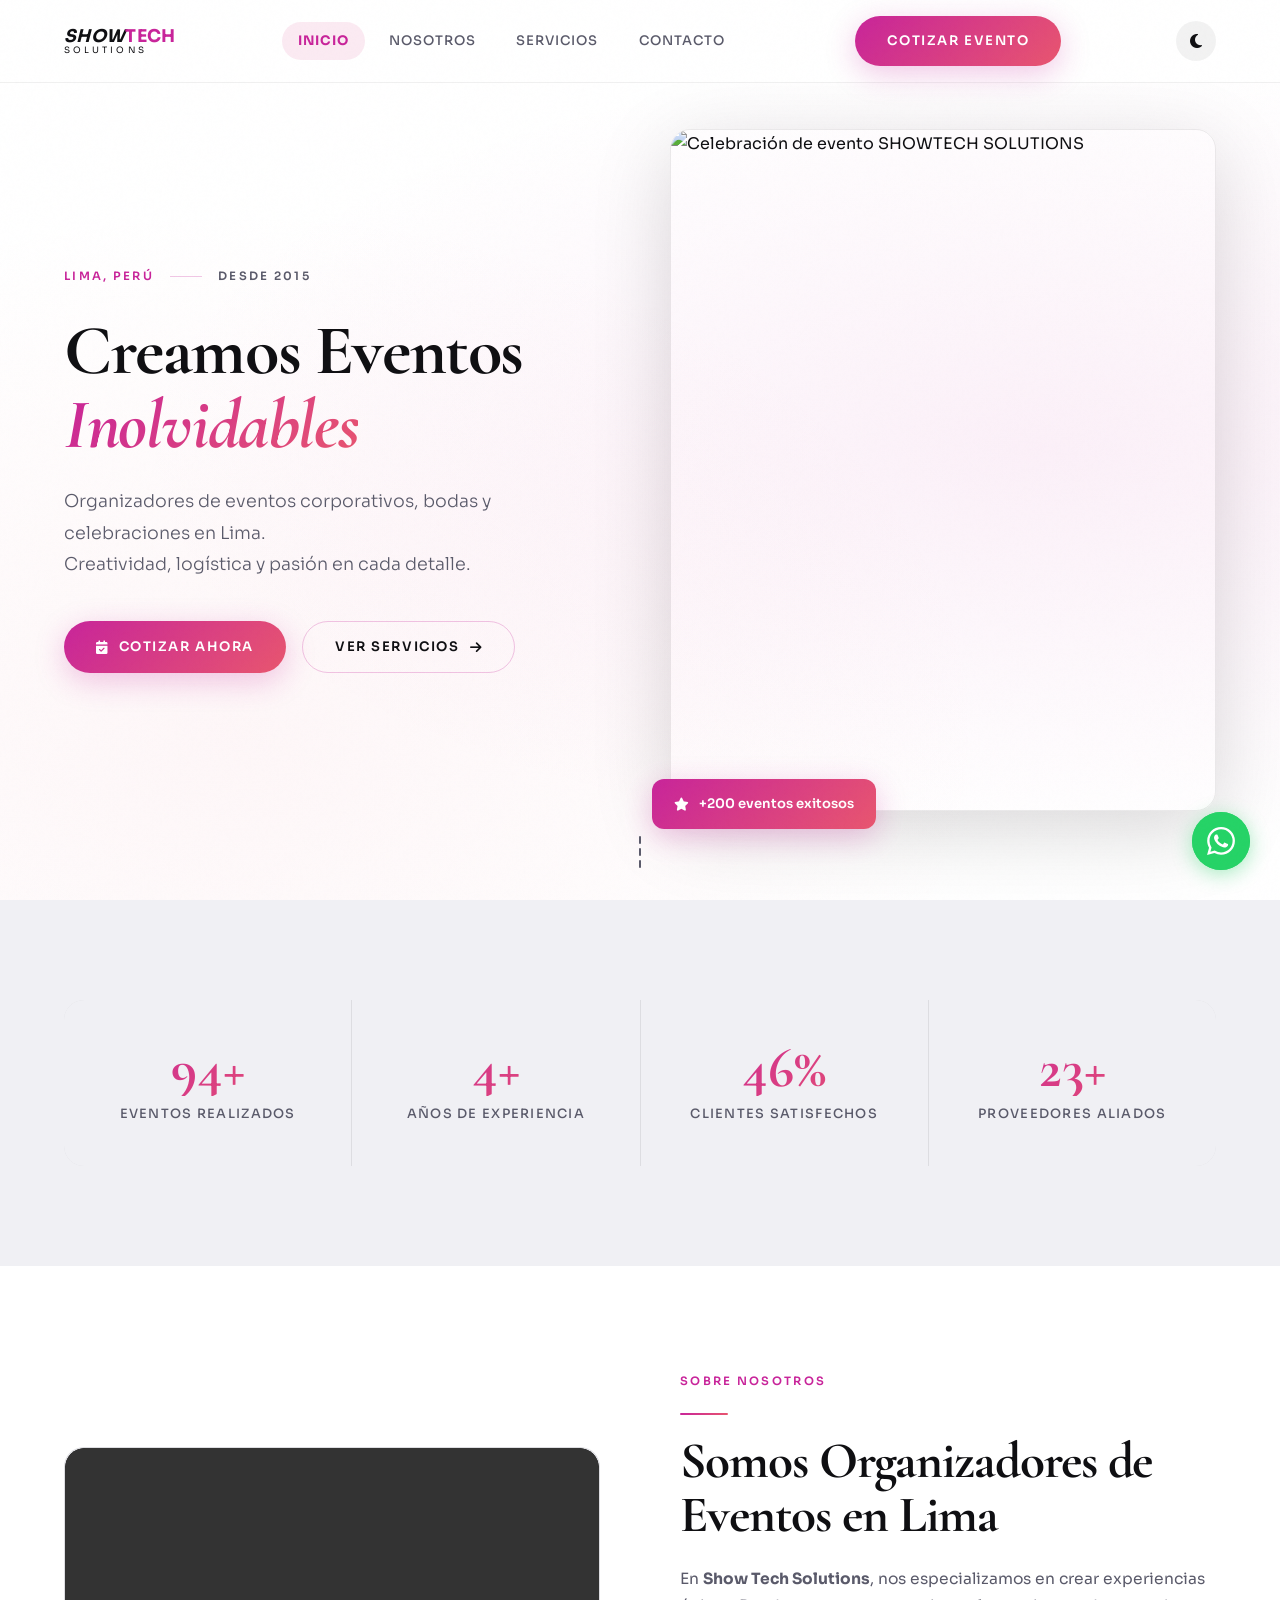
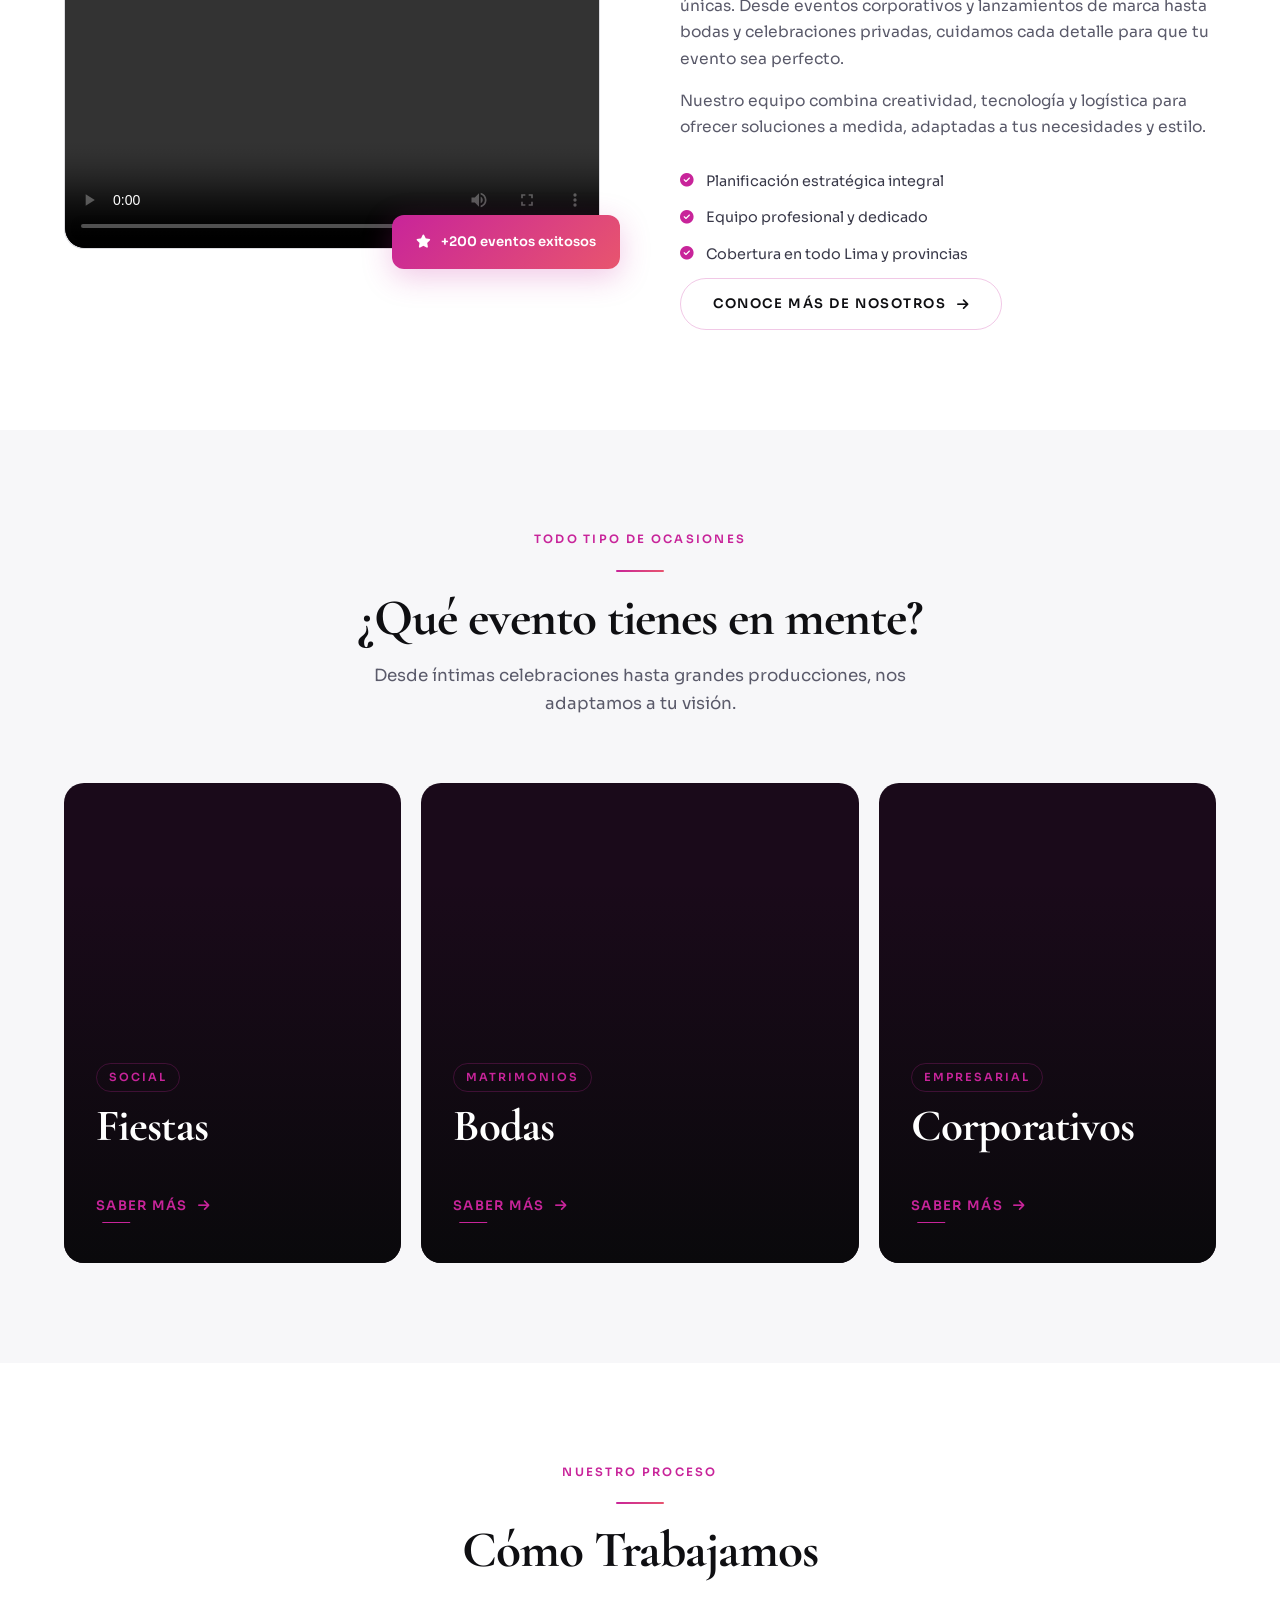
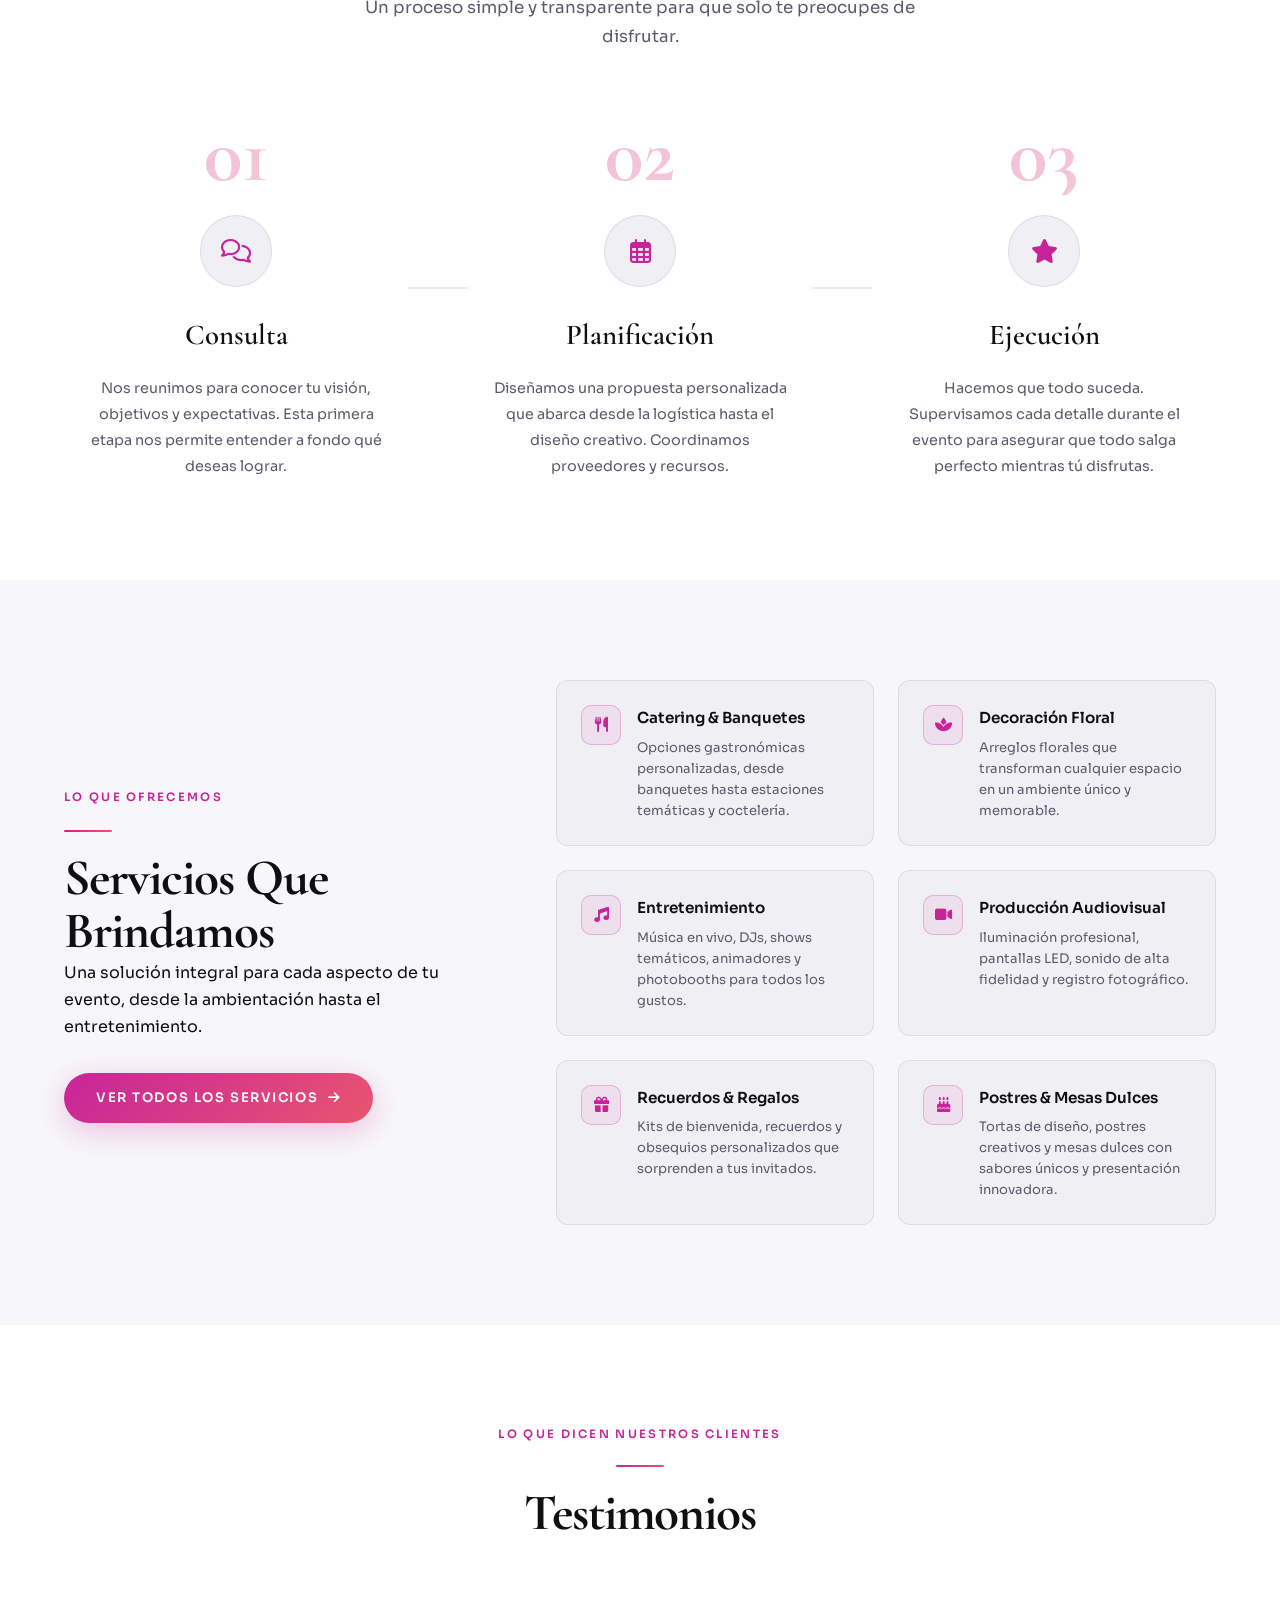
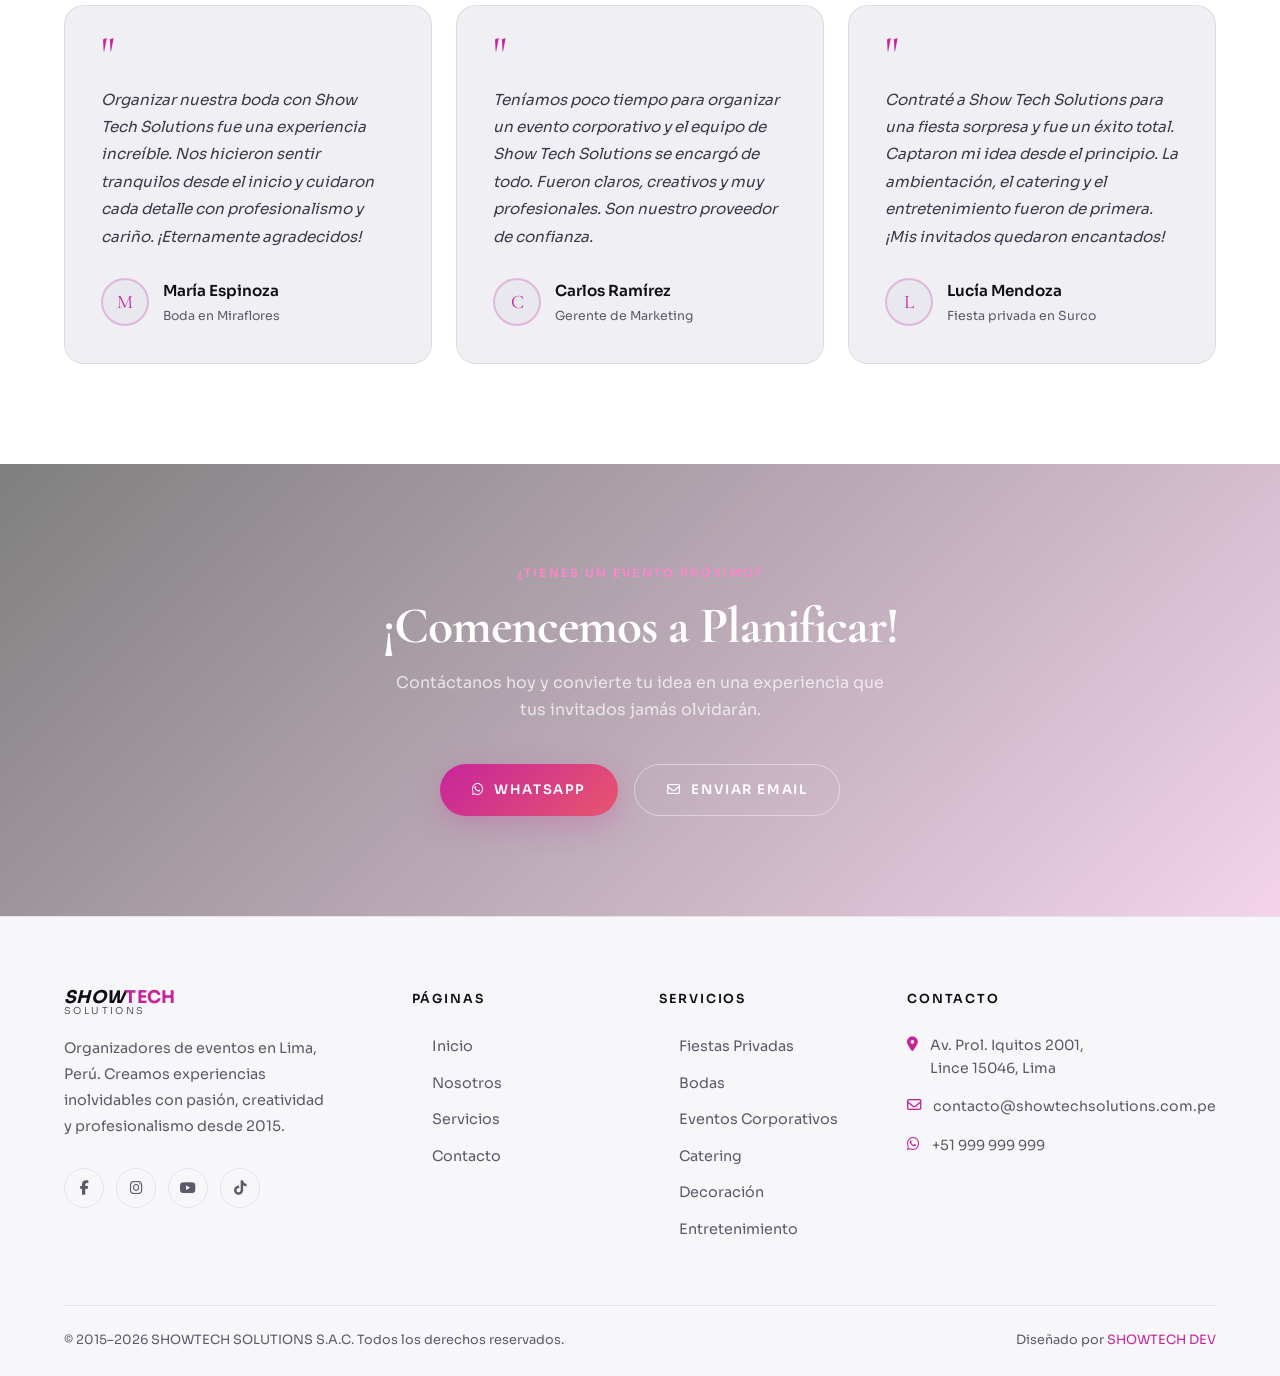
==== commit 313bea84: "feat: "video del evento en inicio, foto en del equipo, fix modelo responsive"" ====
--- a/index.html
+++ b/index.html
@@ -158,10 +158,16 @@
         <div class="about-preview__grid">
           <div class="about-preview__visual reveal--left">
             <div class="about-preview__media">
-              <!-- REEMPLAZAR: video o imagen real de evento -->
-              <div class="about-preview__placeholder" aria-hidden="true">
-                <i class="fa-solid fa-play-circle"></i>
-              </div>
+              <video
+                class="about-preview__video"
+                controls
+                playsinline
+                preload="metadata"
+                aria-label="Video de evento organizado por SHOWTECH SOLUTIONS"
+              >
+                <source src="assets/video/evento_showtech.mp4" type="video/mp4" />
+                Tu navegador no soporta video HTML5.
+              </video>
             </div>
             <div class="about-preview__badge">
               <i class="fa-solid fa-star"></i>
--- a/css/index.css
+++ b/css/index.css
@@ -545,3 +545,22 @@
     grid-template-columns: 1fr;
   }
 }
+
+/* ---- Video del evento ---- */
+.about-preview__video {
+  width: 100%;
+  height: 100%;
+  object-fit: cover;
+  display: block;
+  border-radius: var(--radius-lg);
+  background: #000;
+}
+
+@media (max-width: 768px) {
+  .about-preview__media {
+    aspect-ratio: 16/9;
+  }
+  .about-preview__video {
+    object-fit: contain;
+  }
+}
